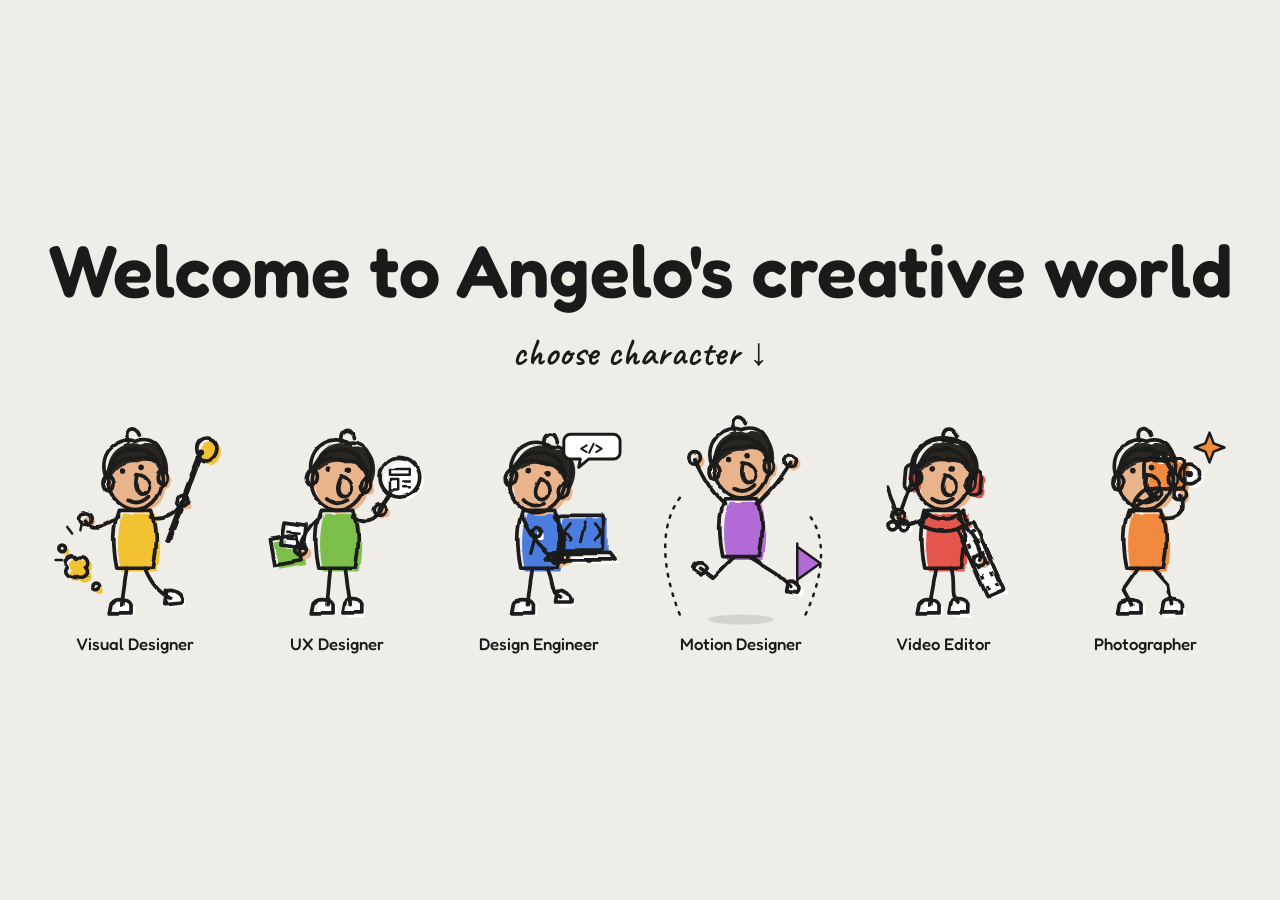
==== index.html @ a973f0e4 "Build creative-world landing page with six selectable characters Co-Authored-By: Claude Sonnet 5.5 <" ====
<!doctype html>
<html lang="en">
<head>
  <meta charset="utf-8">
  <meta name="viewport" content="width=device-width, initial-scale=1">
  <title>Angelo's Creative World</title>
  <meta name="description" content="Portfolio of Angelo: visual design, UX, design engineering, motion, video and photography.">
  <meta name="color-scheme" content="light">
  <link rel="preconnect" href="https://fonts.googleapis.com">
  <link rel="preconnect" href="https://fonts.gstatic.com" crossorigin>
  <link href="https://fonts.googleapis.com/css2?family=Caveat:wght@600&family=DM+Sans:wght@400;500&family=Fredoka:wght@500;600&display=swap" rel="stylesheet">
  <link rel="stylesheet" href="styles.css">
</head>
<body>

<!-- Shared drawing defs: hand-drawn wobble + the Angelo head. -->
<svg class="defs" width="0" height="0" aria-hidden="true" focusable="false">
  <defs>
    <filter id="wobble" x="-5%" y="-5%" width="110%" height="110%">
      <feTurbulence type="fractalNoise" baseFrequency="0.035" numOctaves="2" seed="4" result="n"/>
      <feDisplacementMap in="SourceGraphic" in2="n" scale="4.5" xChannelSelector="R" yChannelSelector="G"/>
    </filter>
    <filter id="wobble2" x="-5%" y="-5%" width="110%" height="110%">
      <feTurbulence type="fractalNoise" baseFrequency="0.03" numOctaves="2" seed="9" result="n"/>
      <feDisplacementMap in="SourceGraphic" in2="n" scale="5" xChannelSelector="R" yChannelSelector="G"/>
    </filter>

    <!-- Angelo's head, centred on 0,0 -->
    <g id="head">
      <ellipse class="s" cx="-33" cy="2" rx="6" ry="9"/>
      <ellipse class="s" cx="33" cy="2" rx="6" ry="9"/>
      <ellipse class="s" cx="0" cy="0" rx="33" ry="37"/>
      <path class="h" d="M-35 -6 C-42 -40 -10 -54 6 -45 C28 -52 42 -28 35 -4 C27 -24 12 -27 0 -24 C-12 -27 -27 -21 -35 -6Z"/>
      <path class="l" d="M-2 -46 C-8 -62 8 -66 12 -52"/>
      <path class="s" d="M3 -5 C17 -3 21 14 11 19 C2 21 -3 12 3 -5Z"/>
      <circle class="d" cx="-14" cy="-11" r="3.4"/>
      <circle class="d" cx="10" cy="-13" r="3.4"/>
      <path class="l" d="M-11 25 Q1 33 14 23"/>
    </g>

    <g id="torso">
      <path class="a" d="M80 100 C72 122 74 150 78 170 L122 170 C126 150 128 122 120 100 Z"/>
    </g>
    <g id="shoes">
      <path class="w" d="M72 214 C72 206 92 206 94 214 L94 224 L70 224Z"/>
      <path class="w" d="M108 214 C108 206 128 206 130 214 L130 224 L106 224Z"/>
    </g>

    <!-- 1. Visual Designer -->
    <g id="visual">
      <path class="l" d="M90 170 L84 214"/>
      <path class="l" d="M112 170 C120 190 130 200 142 206"/>
      <path class="w" d="M72 214 C72 206 92 206 94 214 L94 224 L70 224Z"/>
      <path class="w" d="M138 198 C146 194 160 202 156 212 L136 214Z"/>
      <path class="a" d="M18 168 c-8-8 4-18 12-10 c8-6 18 4 10 12 c8 8-4 16-12 10 c-8 4-18-4-10-12z"/>
      <circle class="a" cx="52" cy="192" r="4"/>
      <circle class="a" cx="12" cy="146" r="4"/>
      <use href="#torso"/>
      <path class="l" d="M80 108 C62 120 48 126 40 112"/>
      <circle class="s" cx="40" cy="110" r="7"/>
      <path class="l" d="M140 136 L180 30" stroke-width="7"/>
      <path class="l" d="M120 108 C138 112 150 102 156 90"/>
      <use href="#head" transform="translate(100 62) rotate(-6)"/>
      <circle class="s" cx="157" cy="88" r="7"/>
      <path class="a" d="M178 36 C166 16 190 4 198 20 C202 32 190 46 180 38Z"/>
    </g>

    <!-- 2. UX Designer -->
    <g id="ux">
      <path class="l" d="M92 170 L88 214"/>
      <path class="l" d="M110 170 L116 214"/>
      <use href="#shoes"/>
      <use href="#torso"/>
      <rect class="a" x="22" y="132" width="32" height="32" transform="rotate(-10 38 148)"/>
      <rect class="w" x="34" y="116" width="28" height="28" transform="rotate(8 48 130)"/>
      <path class="l" d="M40 126 L56 127 M40 134 L52 135" stroke-width="3"/>
      <path class="l" d="M80 108 C64 122 58 134 56 146"/>
      <circle class="s" cx="56" cy="148" r="7"/>
      <path class="l" d="M120 108 C136 116 146 112 152 100"/>
      <use href="#head" transform="translate(102 63) rotate(8)"/>
      <path class="l" d="M152 98 L164 80" stroke-width="6"/>
      <circle class="s" cx="152" cy="99" r="7"/>
      <circle class="w" cx="176" cy="60" r="24"/>
      <rect class="l" x="164" y="50" width="24" height="7" stroke-width="3"/>
      <rect class="l" x="164" y="62" width="10" height="14" stroke-width="3"/>
      <path class="l" d="M180 65 L188 65 M180 72 L188 72" stroke-width="3"/>
    </g>

    <!-- 3. Design Engineer -->
    <g id="engineer">
      <path class="l" d="M92 170 L86 214"/>
      <path class="l" d="M110 170 C118 186 114 200 126 206"/>
      <path class="w" d="M70 214 C70 206 90 206 92 214 L92 224 L68 224Z"/>
      <path class="w" d="M122 198 C130 196 142 204 138 212 L120 212Z"/>
      <use href="#torso"/>
      <path class="l" d="M90 152 L96 130" stroke-width="4"/>
      <circle class="w" cx="97" cy="127" r="5"/>
      <path class="w" d="M114 152 L186 152 L192 160 L108 160Z"/>
      <rect class="a" x="124" y="106" width="54" height="42" rx="4"/>
      <path class="l" d="M138 116 L130 126 L138 136 M168 116 L176 126 L168 136 M150 138 L156 114" stroke-width="3.5"/>
      <path class="l" d="M80 108 C90 130 102 148 120 156"/>
      <path class="l" d="M120 108 C130 126 132 142 128 154"/>
      <use href="#head" transform="translate(98 66) rotate(14)"/>
      <circle class="s" cx="121" cy="157" r="7"/>
      <circle class="s" cx="128" cy="155" r="7"/>
    </g>

    <!-- 4. Motion Designer -->
    <g id="motion">
      <path class="l" d="M92 170 L66 196 L50 184"/>
      <path class="l" d="M110 170 L142 190 L160 206"/>
      <path class="w" d="M42 186 C40 176 56 174 58 184 L52 192Z"/>
      <path class="w" d="M156 200 C166 198 174 208 168 214 L154 212Z"/>
      <use href="#torso"/>
      <path class="l" d="M80 106 C62 90 52 70 44 52"/>
      <path class="l" d="M120 106 C140 88 150 72 160 56"/>
      <circle class="s" cx="44" cy="50" r="7"/>
      <circle class="s" cx="160" cy="54" r="7"/>
      <use href="#head" transform="translate(100 62) rotate(-6)"/>
    </g>

    <!-- 5. Video Editor -->
    <g id="video">
      <path class="l" d="M92 170 L84 214"/>
      <path class="l" d="M110 170 C116 190 108 200 118 212"/>
      <use href="#shoes"/>
      <use href="#torso"/>
      <g transform="rotate(-24 127 118)">
        <rect class="w" x="116" y="118" width="22" height="90" rx="2"/>
        <path class="d" d="M119 126h4v5h-4zM119 140h4v5h-4zM119 154h4v5h-4zM119 168h4v5h-4zM119 182h4v5h-4zM119 196h4v5h-4zM131 126h4v5h-4zM131 140h4v5h-4zM131 154h4v5h-4zM131 168h4v5h-4zM131 182h4v5h-4zM131 196h4v5h-4z"/>
      </g>
      <path class="a" d="M76 100 C90 114 112 114 126 100 L130 116 C112 128 90 128 72 116Z"/>
      <path class="l" d="M120 110 C136 130 150 150 144 160"/>
      <path class="l" d="M80 108 C62 120 52 120 46 108"/>
      <circle class="s" cx="144" cy="160" r="7"/>
      <circle class="s" cx="46" cy="106" r="7"/>
      <path class="l" d="M44 104 L33 72 M48 104 L60 70"/>
      <circle class="w" cx="39" cy="118" r="5.5"/>
      <circle class="w" cx="53" cy="118" r="5.5"/>
      <g transform="translate(100 62) rotate(5)">
        <use href="#head"/>
        <path class="l" d="M-38 -4 C-46 -64 46 -64 38 -4" stroke-width="6"/>
        <rect class="a" x="-46" y="-14" width="15" height="30" rx="7"/>
        <rect class="a" x="31" y="-14" width="15" height="30" rx="7"/>
      </g>
    </g>

    <!-- 6. Photographer -->
    <g id="photo">
      <path class="l" d="M92 170 L74 196 L84 214"/>
      <path class="l" d="M110 170 L128 190 L132 214"/>
      <path class="w" d="M70 214 C70 206 92 206 94 214 L94 224 L68 224Z"/>
      <path class="w" d="M122 214 C122 206 142 206 144 214 L144 224 L120 224Z"/>
      <use href="#torso"/>
      <path class="l" d="M80 108 C80 96 100 90 112 82"/>
      <use href="#head" transform="translate(100 62) rotate(-4)"/>
      <path class="l" d="M102 74 C88 82 84 94 86 102"/>
      <path class="l" d="M120 108 C146 112 150 94 142 82"/>
      <rect class="a" x="100" y="38" width="48" height="36" rx="6"/>
      <rect class="w" x="110" y="31" width="14" height="9" rx="2"/>
      <circle class="w" cx="154" cy="56" r="12"/>
      <circle class="d" cx="154" cy="56" r="4"/>
      <circle class="s" cx="113" cy="80" r="7"/>
      <circle class="s" cx="142" cy="80" r="7"/>
    </g>
  </defs>
</svg>

<main>
  <section id="home" class="home">
    <h1>Welcome to Angelo's creative world</h1>
    <p class="choose">choose character <span class="arrow" aria-hidden="true">↓</span></p>

    <ul class="cast" role="list">
      <li style="--i:0;--accent:var(--yellow)">
        <button class="char" type="button" data-role="visual" aria-label="Visual Designer">
          <svg viewBox="-10 -8 220 250" aria-hidden="true">
            <g class="fillL" filter="url(#wobble2)" transform="translate(5 4)"><use href="#visual"/></g>
            <g class="inkL" filter="url(#wobble)"><use href="#visual"/></g>
            <g class="ex ex-splash" fill="none" stroke="#1a1a1a" stroke-width="3" stroke-linecap="round"><path d="M24 128 l-6 -8 M34 124 l2 -10 M12 160 l-8 0"/></g>
          </svg>
          <span class="label">Visual Designer</span>
        </button>
      </li>
      <li style="--i:1;--accent:var(--green)">
        <button class="char" type="button" data-role="ux" aria-label="UX Designer">
          <svg viewBox="-10 -8 220 250" aria-hidden="true">
            <g class="fillL" filter="url(#wobble2)" transform="translate(5 4)"><use href="#ux"/></g>
            <g class="inkL" filter="url(#wobble)"><use href="#ux"/></g>
          </svg>
          <span class="label">UX Designer</span>
        </button>
      </li>
      <li style="--i:2;--accent:var(--blue)">
        <button class="char" type="button" data-role="engineer" aria-label="Design Engineer">
          <svg viewBox="-10 -8 220 250" aria-hidden="true">
            <g class="fillL" filter="url(#wobble2)" transform="translate(5 4)"><use href="#engineer"/></g>
            <g class="inkL" filter="url(#wobble)"><use href="#engineer"/></g>
            <g class="ex ex-code">
              <path d="M138 8 h52 a8 8 0 0 1 8 8 v14 a8 8 0 0 1 -8 8 h-30 l-12 10 l2 -10 h-12 a8 8 0 0 1 -8 -8 v-14 a8 8 0 0 1 8 -8z" fill="#fff" stroke="#1a1a1a" stroke-width="3.5" stroke-linejoin="round"/>
              <text x="164" y="31" text-anchor="middle" font-family="Fredoka, sans-serif" font-weight="600" font-size="17" fill="#1a1a1a">&lt;/&gt;</text>
            </g>
          </svg>
          <span class="label">Design Engineer</span>
        </button>
      </li>
      <li style="--i:3;--accent:var(--violet)">
        <button class="char" type="button" data-role="motion" aria-label="Motion Designer">
          <svg viewBox="-10 -8 220 250" aria-hidden="true">
            <ellipse cx="100" cy="232" rx="40" ry="6" fill="#1a1a1a" opacity=".12"/>
            <g class="ex ex-arc" fill="none" stroke="#1a1a1a" stroke-width="3" stroke-linecap="round" stroke-dasharray="3 9"><path d="M26 226 C0 160 4 110 30 80"/><path d="M178 226 C204 170 200 130 184 108"/></g>
            <g class="char-body" transform="translate(0 -14)">
              <g class="fillL" filter="url(#wobble2)" transform="translate(5 4)"><use href="#motion"/></g>
              <g class="inkL" filter="url(#wobble)"><use href="#motion"/></g>
            </g>
            <g class="ex ex-play">
              <path d="M168 140 L168 190" stroke="#1a1a1a" stroke-width="3" stroke-linecap="round"/>
              <path d="M168 144 L196 164 L168 184Z" fill="var(--accent)" stroke="#1a1a1a" stroke-width="3" stroke-linejoin="round"/>
            </g>
          </svg>
          <span class="label">Motion Designer</span>
        </button>
      </li>
      <li style="--i:4;--accent:var(--red)">
        <button class="char" type="button" data-role="video" aria-label="Video Editor">
          <svg viewBox="-10 -8 220 250" aria-hidden="true">
            <g class="fillL" filter="url(#wobble2)" transform="translate(5 4)"><use href="#video"/></g>
            <g class="inkL" filter="url(#wobble)"><use href="#video"/></g>
          </svg>
          <span class="label">Video Editor</span>
        </button>
      </li>
      <li style="--i:5;--accent:var(--orange)">
        <button class="char" type="button" data-role="photo" aria-label="Photographer">
          <svg viewBox="-10 -8 220 250" aria-hidden="true">
            <g class="fillL" filter="url(#wobble2)" transform="translate(5 4)"><use href="#photo"/></g>
            <g class="inkL" filter="url(#wobble)"><use href="#photo"/></g>
            <g class="ex ex-flash">
              <path d="M178 6 l5 13 l13 5 l-13 5 l-5 13 l-5 -13 l-13 -5 l13 -5z" fill="var(--accent)" stroke="#1a1a1a" stroke-width="3" stroke-linejoin="round"/>
            </g>
          </svg>
          <span class="label">Photographer</span>
        </button>
      </li>
    </ul>
  </section>

  <section id="detail" class="detail" hidden aria-labelledby="detail-title">
    <div class="stage" id="detail-stage"></div>
    <h2 id="detail-title" tabindex="-1"></h2>
    <p class="soon">work coming soon</p>
    <a class="back" href="#" id="back">← back to all characters</a>
  </section>
</main>

<script src="script.js"></script>
</body>
</html>
---- styles.css ----
:root {
  --paper: #efede8;
  --ink: #1a1a1a;
  --yellow: #f2c230;
  --green: #7dbf4b;
  --red: #e4554b;
  --blue: #4c7be0;
  --orange: #f28a3c;
  --violet: #b26bd6;
  --skin: #e9b48b;
  --hair: #2a2522;
  color-scheme: light;
}

* { box-sizing: border-box; }

html { background: var(--paper); }

body {
  margin: 0;
  min-height: 100vh;
  background: var(--paper);
  color: var(--ink);
  font-family: "DM Sans", system-ui, sans-serif;
  overflow-x: hidden;
}

.defs { position: absolute; width: 0; height: 0; overflow: hidden; }

main { min-height: 100vh; display: grid; place-items: center; padding: 48px 16px; }

.home, .detail { width: 100%; max-width: 1200px; text-align: center; }

h1 {
  margin: 0;
  font-family: "Fredoka", system-ui, sans-serif;
  font-weight: 600;
  font-size: clamp(2.2rem, 6vw, 4.6rem);
  line-height: 1.05;
  text-wrap: balance;
}

.choose {
  margin: 20px 0 36px;
  font-family: "Caveat", cursive;
  font-weight: 600;
  font-size: clamp(1.7rem, 3.5vw, 2.4rem);
}
.arrow { display: inline-block; animation: nudge 1.6s ease-in-out infinite; }

/* ---------- drawing colour layers ---------- */
svg g.fillL, svg g.inkL { stroke-linecap: round; stroke-linejoin: round; stroke-width: 4.5; }
.fillL { --c-s: var(--skin); --c-a: var(--accent); --c-w: #fff; --c-h: var(--hair); --c-d: none; --ln: none; }
.inkL  { --c-s: none; --c-a: none; --c-w: none; --c-h: none; --c-d: var(--ink); --ln: var(--ink); }
.s { fill: var(--c-s); }
.a { fill: var(--c-a); }
.w { fill: var(--c-w); }
.h { fill: var(--c-h); }
.d { fill: var(--c-d); stroke: none; }
.l { fill: none; }
.s, .a, .w, .h, .l { stroke: var(--ln); }

/* ---------- cast grid ---------- */
.cast {
  list-style: none;
  margin: 0;
  padding: 0;
  display: grid;
  grid-template-columns: repeat(2, 1fr);
  gap: 20px 8px;
}
@media (min-width: 600px)  { .cast { grid-template-columns: repeat(3, 1fr); } }
@media (min-width: 1000px) { .cast { grid-template-columns: repeat(6, 1fr); gap: 12px; } }

.cast li { animation: pop 0.6s cubic-bezier(.3,1.6,.5,1) both; animation-delay: calc(var(--i) * 90ms + 100ms); }

.char {
  all: unset;
  box-sizing: border-box;
  width: 100%;
  display: flex;
  flex-direction: column;
  align-items: center;
  gap: 6px;
  cursor: pointer;
  padding: 8px 4px 12px;
  border-radius: 20px;
}
.char:focus-visible { outline: 3px dashed var(--ink); outline-offset: 2px; }

.char svg { width: 100%; max-width: 190px; height: auto; overflow: visible; transform-origin: 50% 90%; animation: bob 3.2s ease-in-out infinite; animation-delay: calc(var(--i) * -0.55s); }

.label {
  font-family: "Fredoka", system-ui, sans-serif;
  font-weight: 500;
  font-size: 1.05rem;
  background: linear-gradient(var(--accent), var(--accent)) no-repeat 0 100% / 0 6px;
  padding-bottom: 3px;
  transition: background-size 0.25s;
}

.char:hover .label, .char:focus-visible .label { background-size: 100% 6px; }
.char:hover svg, .char:focus-visible svg { animation: wiggle 0.7s ease-in-out infinite; }
.char.squash svg { animation: squash 0.45s ease-out forwards; }

/* props */
.ex-flash { transform-box: fill-box; transform-origin: center; }
.ex-code { transform-box: fill-box; transform-origin: 20% 90%; }
.ex-play { transform-box: fill-box; transform-origin: center; }
.char:hover .ex-flash, .char:focus-visible .ex-flash { animation: flash 0.5s ease-in-out infinite; }
.char:hover .ex-code, .char:focus-visible .ex-code { animation: pulse 0.6s ease-in-out infinite; }
.char:hover .ex-play, .char:focus-visible .ex-play { animation: slide 0.8s ease-in-out infinite alternate; }
.char:hover .ex-arc path, .char:focus-visible .ex-arc path { animation: march 0.6s linear infinite; }
.char:hover .ex-splash, .char:focus-visible .ex-splash { animation: pulse 0.5s ease-in-out infinite; }
.char-body { transform-box: fill-box; }
.ex-flash { animation: flash 2.4s ease-in-out infinite; }

/* ---------- detail view ---------- */
.detail { --accent: var(--yellow); }
.detail .stage svg { width: min(78vw, 340px); height: auto; overflow: visible; animation: bob 3.2s ease-in-out infinite; }
.detail h2 {
  margin: 8px 0 0;
  font-family: "Fredoka", system-ui, sans-serif;
  font-weight: 600;
  font-size: clamp(2rem, 5vw, 3.4rem);
  background: linear-gradient(var(--accent), var(--accent)) no-repeat 50% 92% / min(100%, 9ch) 12px;
  display: inline-block;
}
.detail h2:focus { outline: none; }
.soon { font-family: "Caveat", cursive; font-weight: 600; font-size: 2rem; margin: 12px 0 28px; }
.back {
  display: inline-block;
  color: var(--ink);
  font-weight: 500;
  padding: 10px 20px;
  border: 3px solid var(--ink);
  border-radius: 999px;
  text-decoration: none;
  transition: background 0.2s, transform 0.2s;
}
.back:hover, .back:focus-visible { background: var(--accent); transform: rotate(-2deg); }
.back:focus-visible { outline: 3px dashed var(--ink); outline-offset: 3px; }
.detail:not([hidden]) { animation: pop 0.5s cubic-bezier(.3,1.6,.5,1) both; }

/* ---------- motion ---------- */
@keyframes pop { from { opacity: 0; transform: translateY(24px) scale(0.85); } to { opacity: 1; transform: none; } }
@keyframes bob { 0%, 100% { transform: translateY(0) rotate(-1deg); } 50% { transform: translateY(-6px) rotate(1deg); } }
@keyframes wiggle { 0%, 100% { transform: rotate(0); } 25% { transform: rotate(-5deg) scale(1.05); } 75% { transform: rotate(5deg) scale(1.05); } }
@keyframes squash { 0% { transform: scale(1); } 40% { transform: scale(1.18, 0.82); } 100% { transform: scale(0.9, 1.2) translateY(-12px); opacity: 0; } }
@keyframes nudge { 0%, 100% { transform: translateY(0); } 50% { transform: translateY(5px); } }
@keyframes flash { 0%, 100% { transform: scale(1) rotate(0); } 50% { transform: scale(1.3) rotate(20deg); } }
@keyframes pulse { 0%, 100% { transform: scale(1); } 50% { transform: scale(1.12); } }
@keyframes slide { to { transform: translateX(-30px); } }
@keyframes march { to { stroke-dashoffset: -24; } }

@media (prefers-reduced-motion: reduce) {
  *, *::before, *::after { animation: none !important; transition: none !important; }
  .cast li, .detail:not([hidden]) { animation: fade 0.3s ease both !important; }
}
@keyframes fade { from { opacity: 0; } to { opacity: 1; } }
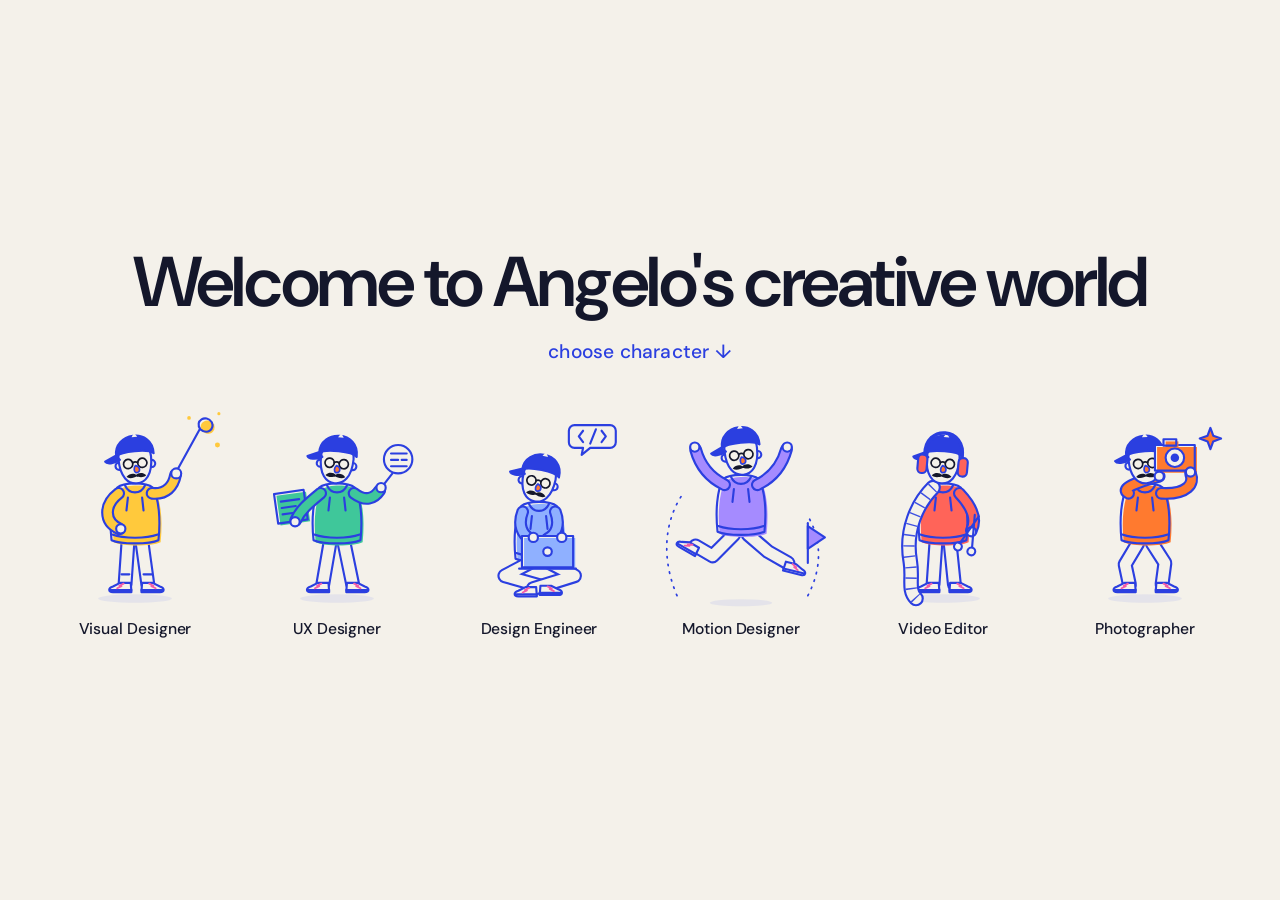
==== commit 4c47a01a: "Redraw characters in refined minimal monoline style Co-Authored-By: Claude Sonnet 5.5 <noreply@anthr" ====
--- a/index.html
+++ b/index.html
@@ -8,163 +8,18 @@
   <meta name="color-scheme" content="light">
   <link rel="preconnect" href="https://fonts.googleapis.com">
   <link rel="preconnect" href="https://fonts.gstatic.com" crossorigin>
-  <link href="https://fonts.googleapis.com/css2?family=Caveat:wght@600&family=DM+Sans:wght@400;500&family=Fredoka:wght@500;600&display=swap" rel="stylesheet">
+  <link href="https://fonts.googleapis.com/css2?family=DM+Sans:opsz,wght@9..40,400;9..40,500;9..40,600&display=swap" rel="stylesheet">
   <link rel="stylesheet" href="styles.css">
 </head>
 <body>
 
-<!-- Shared drawing defs: hand-drawn wobble + the Angelo head. -->
-<svg class="defs" width="0" height="0" aria-hidden="true" focusable="false">
-  <defs>
-    <filter id="wobble" x="-5%" y="-5%" width="110%" height="110%">
-      <feTurbulence type="fractalNoise" baseFrequency="0.035" numOctaves="2" seed="4" result="n"/>
-      <feDisplacementMap in="SourceGraphic" in2="n" scale="4.5" xChannelSelector="R" yChannelSelector="G"/>
-    </filter>
-    <filter id="wobble2" x="-5%" y="-5%" width="110%" height="110%">
-      <feTurbulence type="fractalNoise" baseFrequency="0.03" numOctaves="2" seed="9" result="n"/>
-      <feDisplacementMap in="SourceGraphic" in2="n" scale="5" xChannelSelector="R" yChannelSelector="G"/>
-    </filter>
-
-    <!-- Angelo's head, centred on 0,0 -->
-    <g id="head">
-      <ellipse class="s" cx="-33" cy="2" rx="6" ry="9"/>
-      <ellipse class="s" cx="33" cy="2" rx="6" ry="9"/>
-      <ellipse class="s" cx="0" cy="0" rx="33" ry="37"/>
-      <path class="h" d="M-35 -6 C-42 -40 -10 -54 6 -45 C28 -52 42 -28 35 -4 C27 -24 12 -27 0 -24 C-12 -27 -27 -21 -35 -6Z"/>
-      <path class="l" d="M-2 -46 C-8 -62 8 -66 12 -52"/>
-      <path class="s" d="M3 -5 C17 -3 21 14 11 19 C2 21 -3 12 3 -5Z"/>
-      <circle class="d" cx="-14" cy="-11" r="3.4"/>
-      <circle class="d" cx="10" cy="-13" r="3.4"/>
-      <path class="l" d="M-11 25 Q1 33 14 23"/>
-    </g>
-
-    <g id="torso">
-      <path class="a" d="M80 100 C72 122 74 150 78 170 L122 170 C126 150 128 122 120 100 Z"/>
-    </g>
-    <g id="shoes">
-      <path class="w" d="M72 214 C72 206 92 206 94 214 L94 224 L70 224Z"/>
-      <path class="w" d="M108 214 C108 206 128 206 130 214 L130 224 L106 224Z"/>
-    </g>
-
-    <!-- 1. Visual Designer -->
-    <g id="visual">
-      <path class="l" d="M90 170 L84 214"/>
-      <path class="l" d="M112 170 C120 190 130 200 142 206"/>
-      <path class="w" d="M72 214 C72 206 92 206 94 214 L94 224 L70 224Z"/>
-      <path class="w" d="M138 198 C146 194 160 202 156 212 L136 214Z"/>
-      <path class="a" d="M18 168 c-8-8 4-18 12-10 c8-6 18 4 10 12 c8 8-4 16-12 10 c-8 4-18-4-10-12z"/>
-      <circle class="a" cx="52" cy="192" r="4"/>
-      <circle class="a" cx="12" cy="146" r="4"/>
-      <use href="#torso"/>
-      <path class="l" d="M80 108 C62 120 48 126 40 112"/>
-      <circle class="s" cx="40" cy="110" r="7"/>
-      <path class="l" d="M140 136 L180 30" stroke-width="7"/>
-      <path class="l" d="M120 108 C138 112 150 102 156 90"/>
-      <use href="#head" transform="translate(100 62) rotate(-6)"/>
-      <circle class="s" cx="157" cy="88" r="7"/>
-      <path class="a" d="M178 36 C166 16 190 4 198 20 C202 32 190 46 180 38Z"/>
-    </g>
-
-    <!-- 2. UX Designer -->
-    <g id="ux">
-      <path class="l" d="M92 170 L88 214"/>
-      <path class="l" d="M110 170 L116 214"/>
-      <use href="#shoes"/>
-      <use href="#torso"/>
-      <rect class="a" x="22" y="132" width="32" height="32" transform="rotate(-10 38 148)"/>
-      <rect class="w" x="34" y="116" width="28" height="28" transform="rotate(8 48 130)"/>
-      <path class="l" d="M40 126 L56 127 M40 134 L52 135" stroke-width="3"/>
-      <path class="l" d="M80 108 C64 122 58 134 56 146"/>
-      <circle class="s" cx="56" cy="148" r="7"/>
-      <path class="l" d="M120 108 C136 116 146 112 152 100"/>
-      <use href="#head" transform="translate(102 63) rotate(8)"/>
-      <path class="l" d="M152 98 L164 80" stroke-width="6"/>
-      <circle class="s" cx="152" cy="99" r="7"/>
-      <circle class="w" cx="176" cy="60" r="24"/>
-      <rect class="l" x="164" y="50" width="24" height="7" stroke-width="3"/>
-      <rect class="l" x="164" y="62" width="10" height="14" stroke-width="3"/>
-      <path class="l" d="M180 65 L188 65 M180 72 L188 72" stroke-width="3"/>
-    </g>
-
-    <!-- 3. Design Engineer -->
-    <g id="engineer">
-      <path class="l" d="M92 170 L86 214"/>
-      <path class="l" d="M110 170 C118 186 114 200 126 206"/>
-      <path class="w" d="M70 214 C70 206 90 206 92 214 L92 224 L68 224Z"/>
-      <path class="w" d="M122 198 C130 196 142 204 138 212 L120 212Z"/>
-      <use href="#torso"/>
-      <path class="l" d="M90 152 L96 130" stroke-width="4"/>
-      <circle class="w" cx="97" cy="127" r="5"/>
-      <path class="w" d="M114 152 L186 152 L192 160 L108 160Z"/>
-      <rect class="a" x="124" y="106" width="54" height="42" rx="4"/>
-      <path class="l" d="M138 116 L130 126 L138 136 M168 116 L176 126 L168 136 M150 138 L156 114" stroke-width="3.5"/>
-      <path class="l" d="M80 108 C90 130 102 148 120 156"/>
-      <path class="l" d="M120 108 C130 126 132 142 128 154"/>
-      <use href="#head" transform="translate(98 66) rotate(14)"/>
-      <circle class="s" cx="121" cy="157" r="7"/>
-      <circle class="s" cx="128" cy="155" r="7"/>
-    </g>
-
-    <!-- 4. Motion Designer -->
-    <g id="motion">
-      <path class="l" d="M92 170 L66 196 L50 184"/>
-      <path class="l" d="M110 170 L142 190 L160 206"/>
-      <path class="w" d="M42 186 C40 176 56 174 58 184 L52 192Z"/>
-      <path class="w" d="M156 200 C166 198 174 208 168 214 L154 212Z"/>
-      <use href="#torso"/>
-      <path class="l" d="M80 106 C62 90 52 70 44 52"/>
-      <path class="l" d="M120 106 C140 88 150 72 160 56"/>
-      <circle class="s" cx="44" cy="50" r="7"/>
-      <circle class="s" cx="160" cy="54" r="7"/>
-      <use href="#head" transform="translate(100 62) rotate(-6)"/>
-    </g>
-
-    <!-- 5. Video Editor -->
-    <g id="video">
-      <path class="l" d="M92 170 L84 214"/>
-      <path class="l" d="M110 170 C116 190 108 200 118 212"/>
-      <use href="#shoes"/>
-      <use href="#torso"/>
-      <g transform="rotate(-24 127 118)">
-        <rect class="w" x="116" y="118" width="22" height="90" rx="2"/>
-        <path class="d" d="M119 126h4v5h-4zM119 140h4v5h-4zM119 154h4v5h-4zM119 168h4v5h-4zM119 182h4v5h-4zM119 196h4v5h-4zM131 126h4v5h-4zM131 140h4v5h-4zM131 154h4v5h-4zM131 168h4v5h-4zM131 182h4v5h-4zM131 196h4v5h-4z"/>
-      </g>
-      <path class="a" d="M76 100 C90 114 112 114 126 100 L130 116 C112 128 90 128 72 116Z"/>
-      <path class="l" d="M120 110 C136 130 150 150 144 160"/>
-      <path class="l" d="M80 108 C62 120 52 120 46 108"/>
-      <circle class="s" cx="144" cy="160" r="7"/>
-      <circle class="s" cx="46" cy="106" r="7"/>
-      <path class="l" d="M44 104 L33 72 M48 104 L60 70"/>
-      <circle class="w" cx="39" cy="118" r="5.5"/>
-      <circle class="w" cx="53" cy="118" r="5.5"/>
-      <g transform="translate(100 62) rotate(5)">
-        <use href="#head"/>
-        <path class="l" d="M-38 -4 C-46 -64 46 -64 38 -4" stroke-width="6"/>
-        <rect class="a" x="-46" y="-14" width="15" height="30" rx="7"/>
-        <rect class="a" x="31" y="-14" width="15" height="30" rx="7"/>
-      </g>
-    </g>
-
-    <!-- 6. Photographer -->
-    <g id="photo">
-      <path class="l" d="M92 170 L74 196 L84 214"/>
-      <path class="l" d="M110 170 L128 190 L132 214"/>
-      <path class="w" d="M70 214 C70 206 92 206 94 214 L94 224 L68 224Z"/>
-      <path class="w" d="M122 214 C122 206 142 206 144 214 L144 224 L120 224Z"/>
-      <use href="#torso"/>
-      <path class="l" d="M80 108 C80 96 100 90 112 82"/>
-      <use href="#head" transform="translate(100 62) rotate(-4)"/>
-      <path class="l" d="M102 74 C88 82 84 94 86 102"/>
-      <path class="l" d="M120 108 C146 112 150 94 142 82"/>
-      <rect class="a" x="100" y="38" width="48" height="36" rx="6"/>
-      <rect class="w" x="110" y="31" width="14" height="9" rx="2"/>
-      <circle class="w" cx="154" cy="56" r="12"/>
-      <circle class="d" cx="154" cy="56" r="4"/>
-      <circle class="s" cx="113" cy="80" r="7"/>
-      <circle class="s" cx="142" cy="80" r="7"/>
-    </g>
-  </defs>
-</svg>
+<!--
+  Characters: monoline cobalt outline, one flat accent fill nudged 3px off-register,
+  paper-white negative space for clothes, tiny face (cap, round glasses, moustache).
+  Style reference: the supplied marker illustration of a seated figure (blue line, orange
+  hoodie, pink laces). Per-role pose/prop references: editorial single-line figure drawing,
+  camera / laptop / film-strip line icons, kept to one prop per role.
+-->
 
 <main>
   <section id="home" class="home">
@@ -174,71 +29,37 @@
     <ul class="cast" role="list">
       <li style="--i:0;--accent:var(--yellow)">
         <button class="char" type="button" data-role="visual" aria-label="Visual Designer">
-          <svg viewBox="-10 -8 220 250" aria-hidden="true">
-            <g class="fillL" filter="url(#wobble2)" transform="translate(5 4)"><use href="#visual"/></g>
-            <g class="inkL" filter="url(#wobble)"><use href="#visual"/></g>
-            <g class="ex ex-splash" fill="none" stroke="#1a1a1a" stroke-width="3" stroke-linecap="round"><path d="M24 128 l-6 -8 M34 124 l2 -10 M12 160 l-8 0"/></g>
-          </svg>
+          <svg viewBox="-8 -12 256 288" aria-hidden="true"><ellipse class="shadow" cx="120" cy="256" rx="52" ry="6"/><path class="tbo" stroke-width="21" d="M110 178 L106 236"/><path class="tb-pp" stroke-width="15" d="M110 178 L106 236"/><path class="tbo" stroke-width="21" d="M130 178 L138 236"/><path class="tb-pp" stroke-width="15" d="M130 178 L138 236"/><path class="ln" stroke-width="2.4" d="M101 222 L112 222 M132 222 L144 222"/><g transform="translate(106 238)"><path class="pp" d="M-7 -4 L8 -4 L9 9 L-17 9 C-24 9 -24 3 -17 1 Z"/><path class="ln" d="M-21 6 L9 6"/><path class="lace" d="M-8 0 l6 -3 M-11 3.5 l6 -3"/></g><g transform="translate(138 238) scale(-1 1)"><path class="pp" d="M-7 -4 L8 -4 L9 9 L-17 9 C-24 9 -24 3 -17 1 Z"/><path class="ln" d="M-21 6 L9 6"/><path class="lace" d="M-8 0 l6 -3 M-11 3.5 l6 -3"/></g><g class="torso"><path class="occ" d="M95 100 C86 116 84 146 87 174 C100 180 140 180 153 174 C156 146 154 116 145 100 C136 92 104 92 95 100Z"/><path class="ac" d="M95 100 C86 116 84 146 87 174 C100 180 140 180 153 174 C156 146 154 116 145 100 C136 92 104 92 95 100Z" transform="translate(3 3)"/><path class="ln" d="M95 100 C86 116 84 146 87 174 C100 180 140 180 153 174 C156 146 154 116 145 100 C136 92 104 92 95 100Z"/><path class="ln" d="M106 97 C112 110 128 110 134 97"/><path class="ln" stroke-width="2.4" d="M110 114 L108 132 M130 114 L132 132"/><path class="ln" stroke-width="2.4" d="M88 166 C104 172 136 172 152 166"/></g><path class="tbo" stroke-width="18" d="M97 108 C76 124 76 148 98 158"/><path class="tb-ac" stroke-width="12" d="M97 108 C76 124 76 148 98 158"/><circle class="pp" cx="100" cy="158" r="6.5"/><g transform="translate(120 62) rotate(-5)"><circle class="pp" cx="-23" cy="6" r="5"/><circle class="pp" cx="23" cy="6" r="5"/><path class="pp" d="M-23 -4 C-23 22 -12 32 0 32 C12 32 23 22 23 -4 C23 -32 -23 -32 -23 -4Z"/><path class="cap" d="M-26 -8 C-28 -42 28 -46 27 -8 C20 -15 -18 -15 -26 -8Z"/><path class="cap" d="M-27 -9 L-42 -2 C-40 2 -30 2 -21 -3Z"/><path class="logo" d="M-2 -33 l4 -6 l4 6z"/><circle class="gl" cx="-10" cy="4" r="6.5"/><circle class="gl" cx="10" cy="4" r="6.5"/><path class="thin" d="M-3.5 3 Q0 0.5 3.5 3"/><path class="nose" d="M0 7 C7 9 7 17 0 17 C-3 16 -3 10 0 7Z"/><path class="stache" d="M-14 22 C-9 16 -2 18 0 20 C2 18 9 16 14 22 C9 26 2 23 0 22.5 C-2 23 -9 26 -14 22Z"/></g><path class="ln" stroke-width="3.4" d="M168 96 L212 16"/><path class="tbo" stroke-width="18" d="M144 108 C164 110 174 98 177 82"/><path class="tb-ac" stroke-width="12" d="M144 108 C164 110 174 98 177 82"/><circle class="pp" cx="178" cy="80" r="7"/><path class="occ" d="M212 18 C203 6 220 -4 228 8 C232 18 222 26 212 18Z"/><path class="ac" d="M212 18 C203 6 220 -4 228 8 C232 18 222 26 212 18Z" transform="translate(3 3)"/><path class="ln" d="M212 18 C203 6 220 -4 228 8 C232 18 222 26 212 18Z"/><g class="ex ex-splash"><circle class="ac" cx="236" cy="40" r="3.5"/><circle class="ac" cx="196" cy="2" r="2.6"/><circle class="ac" cx="238" cy="-4" r="2.2"/></g></svg>
           <span class="label">Visual Designer</span>
         </button>
       </li>
       <li style="--i:1;--accent:var(--green)">
         <button class="char" type="button" data-role="ux" aria-label="UX Designer">
-          <svg viewBox="-10 -8 220 250" aria-hidden="true">
-            <g class="fillL" filter="url(#wobble2)" transform="translate(5 4)"><use href="#ux"/></g>
-            <g class="inkL" filter="url(#wobble)"><use href="#ux"/></g>
-          </svg>
+          <svg viewBox="-8 -12 256 288" aria-hidden="true"><ellipse class="shadow" cx="120" cy="256" rx="52" ry="6"/><path class="tbo" stroke-width="21" d="M110 178 L100 236"/><path class="tb-pp" stroke-width="15" d="M110 178 L100 236"/><path class="tbo" stroke-width="21" d="M130 178 L142 236"/><path class="tb-pp" stroke-width="15" d="M130 178 L142 236"/><g transform="translate(100 238)"><path class="pp" d="M-7 -4 L8 -4 L9 9 L-17 9 C-24 9 -24 3 -17 1 Z"/><path class="ln" d="M-21 6 L9 6"/><path class="lace" d="M-8 0 l6 -3 M-11 3.5 l6 -3"/></g><g transform="translate(142 238) scale(-1 1)"><path class="pp" d="M-7 -4 L8 -4 L9 9 L-17 9 C-24 9 -24 3 -17 1 Z"/><path class="ln" d="M-21 6 L9 6"/><path class="lace" d="M-8 0 l6 -3 M-11 3.5 l6 -3"/></g><g class="torso"><path class="occ" d="M95 100 C86 116 84 146 87 174 C100 180 140 180 153 174 C156 146 154 116 145 100 C136 92 104 92 95 100Z"/><path class="ac" d="M95 100 C86 116 84 146 87 174 C100 180 140 180 153 174 C156 146 154 116 145 100 C136 92 104 92 95 100Z" transform="translate(3 3)"/><path class="ln" d="M95 100 C86 116 84 146 87 174 C100 180 140 180 153 174 C156 146 154 116 145 100 C136 92 104 92 95 100Z"/><path class="ln" d="M106 97 C112 110 128 110 134 97"/><path class="ln" stroke-width="2.4" d="M110 114 L108 132 M130 114 L132 132"/><path class="ln" stroke-width="2.4" d="M88 166 C104 172 136 172 152 166"/></g><g transform="rotate(-8 54 126)"><path class="occ" d="M34 106 H76 V148 H34Z"/><path class="ac" d="M34 106 H76 V148 H34Z" transform="translate(3 3)"/><path class="ln" d="M34 106 H76 V148 H34Z"/><path class="ln" stroke-width="2.4" d="M42 118 H68 M42 127 H62 M42 136 H56"/></g><path class="tbo" stroke-width="18" d="M97 108 C80 122 68 132 62 146"/><path class="tb-ac" stroke-width="12" d="M97 108 C80 122 68 132 62 146"/><circle class="pp" cx="61" cy="148" r="6.5"/><g transform="translate(120 62) rotate(6)"><circle class="pp" cx="-23" cy="6" r="5"/><circle class="pp" cx="23" cy="6" r="5"/><path class="pp" d="M-23 -4 C-23 22 -12 32 0 32 C12 32 23 22 23 -4 C23 -32 -23 -32 -23 -4Z"/><path class="cap" d="M-26 -8 C-28 -42 28 -46 27 -8 C20 -15 -18 -15 -26 -8Z"/><path class="cap" d="M-27 -9 L-42 -2 C-40 2 -30 2 -21 -3Z"/><path class="logo" d="M-2 -33 l4 -6 l4 6z"/><circle class="gl" cx="-10" cy="4" r="6.5"/><circle class="gl" cx="10" cy="4" r="6.5"/><path class="thin" d="M-3.5 3 Q0 0.5 3.5 3"/><path class="nose" d="M0 7 C7 9 7 17 0 17 C-3 16 -3 10 0 7Z"/><path class="stache" d="M-14 22 C-9 16 -2 18 0 20 C2 18 9 16 14 22 C9 26 2 23 0 22.5 C-2 23 -9 26 -14 22Z"/></g><path class="ln" stroke-width="3.4" d="M184 98 L198 80"/><path class="tbo" stroke-width="18" d="M144 108 C160 120 172 116 180 104"/><path class="tb-ac" stroke-width="12" d="M144 108 C160 120 172 116 180 104"/><circle class="pp" cx="182" cy="100" r="6.5"/><path class="pp" d="M226 60 A20 20 0 1 1 186 60 A20 20 0 1 1 226 60Z"/><path class="ln" stroke-width="2.2" d="M196 52 H218 M196 61 H206 M211 61 H218 M196 70 H218"/></svg>
           <span class="label">UX Designer</span>
         </button>
       </li>
       <li style="--i:2;--accent:var(--blue)">
         <button class="char" type="button" data-role="engineer" aria-label="Design Engineer">
-          <svg viewBox="-10 -8 220 250" aria-hidden="true">
-            <g class="fillL" filter="url(#wobble2)" transform="translate(5 4)"><use href="#engineer"/></g>
-            <g class="inkL" filter="url(#wobble)"><use href="#engineer"/></g>
-            <g class="ex ex-code">
-              <path d="M138 8 h52 a8 8 0 0 1 8 8 v14 a8 8 0 0 1 -8 8 h-30 l-12 10 l2 -10 h-12 a8 8 0 0 1 -8 -8 v-14 a8 8 0 0 1 8 -8z" fill="#fff" stroke="#1a1a1a" stroke-width="3.5" stroke-linejoin="round"/>
-              <text x="164" y="31" text-anchor="middle" font-family="Fredoka, sans-serif" font-weight="600" font-size="17" fill="#1a1a1a">&lt;/&gt;</text>
-            </g>
-          </svg>
+          <svg viewBox="-8 -12 256 288" aria-hidden="true"><g transform="translate(0 26)"><g class="torso"><path class="occ" d="M95 100 C86 116 84 146 87 174 C100 180 140 180 153 174 C156 146 154 116 145 100 C136 92 104 92 95 100Z"/><path class="ac" d="M95 100 C86 116 84 146 87 174 C100 180 140 180 153 174 C156 146 154 116 145 100 C136 92 104 92 95 100Z" transform="translate(3 3)"/><path class="ln" d="M95 100 C86 116 84 146 87 174 C100 180 140 180 153 174 C156 146 154 116 145 100 C136 92 104 92 95 100Z"/><path class="ln" d="M106 97 C112 110 128 110 134 97"/><path class="ln" stroke-width="2.4" d="M110 114 L108 132 M130 114 L132 132"/><path class="ln" stroke-width="2.4" d="M88 166 C104 172 136 172 152 166"/></g><path class="tbo" stroke-width="18" d="M97 108 C90 126 96 140 108 146"/><path class="tb-ac" stroke-width="12" d="M97 108 C90 126 96 140 108 146"/><path class="tbo" stroke-width="18" d="M143 108 C150 126 144 140 132 146"/><path class="tb-ac" stroke-width="12" d="M143 108 C150 126 144 140 132 146"/><g transform="translate(120 62) rotate(12)"><circle class="pp" cx="-23" cy="6" r="5"/><circle class="pp" cx="23" cy="6" r="5"/><path class="pp" d="M-23 -4 C-23 22 -12 32 0 32 C12 32 23 22 23 -4 C23 -32 -23 -32 -23 -4Z"/><path class="cap" d="M-26 -8 C-28 -42 28 -46 27 -8 C20 -15 -18 -15 -26 -8Z"/><path class="cap" d="M-27 -9 L-42 -2 C-40 2 -30 2 -21 -3Z"/><path class="logo" d="M-2 -33 l4 -6 l4 6z"/><circle class="gl" cx="-10" cy="4" r="6.5"/><circle class="gl" cx="10" cy="4" r="6.5"/><path class="thin" d="M-3.5 3 Q0 0.5 3.5 3"/><path class="nose" d="M0 7 C7 9 7 17 0 17 C-3 16 -3 10 0 7Z"/><path class="stache" d="M-14 22 C-9 16 -2 18 0 20 C2 18 9 16 14 22 C9 26 2 23 0 22.5 C-2 23 -9 26 -14 22Z"/></g></g><path class="tbo" stroke-width="21" d="M110 204 L72 224 L128 240"/><path class="tb-pp" stroke-width="15" d="M110 204 L72 224 L128 240"/><path class="tbo" stroke-width="21" d="M132 204 L170 224 L112 242"/><path class="tb-pp" stroke-width="15" d="M132 204 L170 224 L112 242"/><g transform="translate(130 242) scale(-1 1)"><path class="pp" d="M-7 -4 L8 -4 L9 9 L-17 9 C-24 9 -24 3 -17 1 Z"/><path class="ln" d="M-21 6 L9 6"/><path class="lace" d="M-8 0 l6 -3 M-11 3.5 l6 -3"/></g><g transform="translate(108 244)"><path class="pp" d="M-7 -4 L8 -4 L9 9 L-17 9 C-24 9 -24 3 -17 1 Z"/><path class="ln" d="M-21 6 L9 6"/><path class="lace" d="M-8 0 l6 -3 M-11 3.5 l6 -3"/></g><path class="occ" d="M96 168 H168 V212 H96Z"/><path class="ac" d="M96 168 H168 V212 H96Z" transform="translate(3 3)"/><path class="ln" d="M96 168 H168 V212 H96Z"/><circle class="pp" cx="132" cy="190" r="6"/><path class="ln" stroke-width="3.4" d="M92 214 H172"/><circle class="pp" cx="112" cy="170" r="6.5"/><circle class="pp" cx="152" cy="170" r="6.5"/><g class="ex ex-code"><path class="pp" d="M170 12 h50 a8 8 0 0 1 8 8 v16 a8 8 0 0 1 -8 8 h-28 l-12 10 l2 -10 h-12 a8 8 0 0 1 -8 -8 v-16 a8 8 0 0 1 8 -8z"/><path class="ln" stroke-width="2.6" d="M182 20 l-6 8 l6 8 M208 20 l6 8 l-6 8 M200 18 l-8 20"/></g></svg>
           <span class="label">Design Engineer</span>
         </button>
       </li>
       <li style="--i:3;--accent:var(--violet)">
         <button class="char" type="button" data-role="motion" aria-label="Motion Designer">
-          <svg viewBox="-10 -8 220 250" aria-hidden="true">
-            <ellipse cx="100" cy="232" rx="40" ry="6" fill="#1a1a1a" opacity=".12"/>
-            <g class="ex ex-arc" fill="none" stroke="#1a1a1a" stroke-width="3" stroke-linecap="round" stroke-dasharray="3 9"><path d="M26 226 C0 160 4 110 30 80"/><path d="M178 226 C204 170 200 130 184 108"/></g>
-            <g class="char-body" transform="translate(0 -14)">
-              <g class="fillL" filter="url(#wobble2)" transform="translate(5 4)"><use href="#motion"/></g>
-              <g class="inkL" filter="url(#wobble)"><use href="#motion"/></g>
-            </g>
-            <g class="ex ex-play">
-              <path d="M168 140 L168 190" stroke="#1a1a1a" stroke-width="3" stroke-linecap="round"/>
-              <path d="M168 144 L196 164 L168 184Z" fill="var(--accent)" stroke="#1a1a1a" stroke-width="3" stroke-linejoin="round"/>
-            </g>
-          </svg>
+          <svg viewBox="-8 -12 256 288" aria-hidden="true"><ellipse class="shadow" cx="120" cy="262" rx="44" ry="5"/><g class="ex ex-arc"><path d="M30 252 C8 200 12 150 36 112"/><path d="M214 252 C236 210 232 170 214 140"/></g><g transform="translate(0 -12)"><path class="tbo" stroke-width="21" d="M110 178 L80 208 L56 194"/><path class="tb-pp" stroke-width="15" d="M110 178 L80 208 L56 194"/><path class="tbo" stroke-width="21" d="M130 178 L158 202 L186 218"/><path class="tb-pp" stroke-width="15" d="M130 178 L158 202 L186 218"/><g transform="translate(52 196) rotate(30)"><path class="pp" d="M-7 -4 L8 -4 L9 9 L-17 9 C-24 9 -24 3 -17 1 Z"/><path class="ln" d="M-21 6 L9 6"/><path class="lace" d="M-8 0 l6 -3 M-11 3.5 l6 -3"/></g><g transform="translate(190 222) scale(-1 1) rotate(-14)"><path class="pp" d="M-7 -4 L8 -4 L9 9 L-17 9 C-24 9 -24 3 -17 1 Z"/><path class="ln" d="M-21 6 L9 6"/><path class="lace" d="M-8 0 l6 -3 M-11 3.5 l6 -3"/></g><g class="torso"><path class="occ" d="M95 100 C86 116 84 146 87 174 C100 180 140 180 153 174 C156 146 154 116 145 100 C136 92 104 92 95 100Z"/><path class="ac" d="M95 100 C86 116 84 146 87 174 C100 180 140 180 153 174 C156 146 154 116 145 100 C136 92 104 92 95 100Z" transform="translate(3 3)"/><path class="ln" d="M95 100 C86 116 84 146 87 174 C100 180 140 180 153 174 C156 146 154 116 145 100 C136 92 104 92 95 100Z"/><path class="ln" d="M106 97 C112 110 128 110 134 97"/><path class="ln" stroke-width="2.4" d="M110 114 L108 132 M130 114 L132 132"/><path class="ln" stroke-width="2.4" d="M88 166 C104 172 136 172 152 166"/></g><path class="tbo" stroke-width="18" d="M97 108 C76 98 62 80 56 58"/><path class="tb-ac" stroke-width="12" d="M97 108 C76 98 62 80 56 58"/><circle class="pp" cx="55" cy="55" r="6.5"/><path class="tbo" stroke-width="18" d="M143 108 C164 98 178 80 184 58"/><path class="tb-ac" stroke-width="12" d="M143 108 C164 98 178 80 184 58"/><circle class="pp" cx="185" cy="55" r="6.5"/><g transform="translate(120 62) rotate(-6)"><circle class="pp" cx="-23" cy="6" r="5"/><circle class="pp" cx="23" cy="6" r="5"/><path class="pp" d="M-23 -4 C-23 22 -12 32 0 32 C12 32 23 22 23 -4 C23 -32 -23 -32 -23 -4Z"/><path class="cap" d="M-26 -8 C-28 -42 28 -46 27 -8 C20 -15 -18 -15 -26 -8Z"/><path class="cap" d="M-27 -9 L-42 -2 C-40 2 -30 2 -21 -3Z"/><path class="logo" d="M-2 -33 l4 -6 l4 6z"/><circle class="gl" cx="-10" cy="4" r="6.5"/><circle class="gl" cx="10" cy="4" r="6.5"/><path class="thin" d="M-3.5 3 Q0 0.5 3.5 3"/><path class="nose" d="M0 7 C7 9 7 17 0 17 C-3 16 -3 10 0 7Z"/><path class="stache" d="M-14 22 C-9 16 -2 18 0 20 C2 18 9 16 14 22 C9 26 2 23 0 22.5 C-2 23 -9 26 -14 22Z"/></g></g><g class="ex ex-play"><path class="ln" d="M214 150 L214 206"/><path class="ac" d="M214 154 L238 170 L214 186Z"/><path class="ln" d="M214 154 L238 170 L214 186Z"/></g></svg>
           <span class="label">Motion Designer</span>
         </button>
       </li>
       <li style="--i:4;--accent:var(--red)">
         <button class="char" type="button" data-role="video" aria-label="Video Editor">
-          <svg viewBox="-10 -8 220 250" aria-hidden="true">
-            <g class="fillL" filter="url(#wobble2)" transform="translate(5 4)"><use href="#video"/></g>
-            <g class="inkL" filter="url(#wobble)"><use href="#video"/></g>
-          </svg>
+          <svg viewBox="-8 -12 256 288" aria-hidden="true"><ellipse class="shadow" cx="120" cy="256" rx="52" ry="6"/><path class="tbo" stroke-width="21" d="M110 178 L106 236"/><path class="tb-pp" stroke-width="15" d="M110 178 L106 236"/><path class="tbo" stroke-width="21" d="M130 178 L136 236"/><path class="tb-pp" stroke-width="15" d="M130 178 L136 236"/><g transform="translate(106 238)"><path class="pp" d="M-7 -4 L8 -4 L9 9 L-17 9 C-24 9 -24 3 -17 1 Z"/><path class="ln" d="M-21 6 L9 6"/><path class="lace" d="M-8 0 l6 -3 M-11 3.5 l6 -3"/></g><g transform="translate(138 238) scale(-1 1)"><path class="pp" d="M-7 -4 L8 -4 L9 9 L-17 9 C-24 9 -24 3 -17 1 Z"/><path class="ln" d="M-21 6 L9 6"/><path class="lace" d="M-8 0 l6 -3 M-11 3.5 l6 -3"/></g><g class="torso"><path class="occ" d="M95 100 C86 116 84 146 87 174 C100 180 140 180 153 174 C156 146 154 116 145 100 C136 92 104 92 95 100Z"/><path class="ac" d="M95 100 C86 116 84 146 87 174 C100 180 140 180 153 174 C156 146 154 116 145 100 C136 92 104 92 95 100Z" transform="translate(3 3)"/><path class="ln" d="M95 100 C86 116 84 146 87 174 C100 180 140 180 153 174 C156 146 154 116 145 100 C136 92 104 92 95 100Z"/><path class="ln" d="M106 97 C112 110 128 110 134 97"/><path class="ln" stroke-width="2.4" d="M110 114 L108 132 M130 114 L132 132"/><path class="ln" stroke-width="2.4" d="M88 166 C104 172 136 172 152 166"/></g><path class="tbo" stroke-width="22" d="M106 100 C84 122 66 160 74 204 C78 228 70 244 82 256"/><path class="tb-pp" stroke-width="16" d="M106 100 C84 122 66 160 74 204 C78 228 70 244 82 256"/><path class="ticks" d="M106 100 C84 122 66 160 74 204 C78 228 70 244 82 256"/><path class="tbo" stroke-width="18" d="M143 108 C160 126 168 144 160 160"/><path class="tb-ac" stroke-width="12" d="M143 108 C160 126 168 144 160 160"/><circle class="pp" cx="160" cy="162" r="6.5"/><g transform="translate(120 62) rotate(5)"><circle class="pp" cx="-23" cy="6" r="5"/><circle class="pp" cx="23" cy="6" r="5"/><path class="pp" d="M-23 -4 C-23 22 -12 32 0 32 C12 32 23 22 23 -4 C23 -32 -23 -32 -23 -4Z"/><path class="cap" d="M-26 -8 C-28 -42 28 -46 27 -8 C20 -15 -18 -15 -26 -8Z"/><path class="cap" d="M-27 -9 L-42 -2 C-40 2 -30 2 -21 -3Z"/><path class="logo" d="M-2 -33 l4 -6 l4 6z"/><circle class="gl" cx="-10" cy="4" r="6.5"/><circle class="gl" cx="10" cy="4" r="6.5"/><path class="thin" d="M-3.5 3 Q0 0.5 3.5 3"/><path class="nose" d="M0 7 C7 9 7 17 0 17 C-3 16 -3 10 0 7Z"/><path class="stache" d="M-14 22 C-9 16 -2 18 0 20 C2 18 9 16 14 22 C9 26 2 23 0 22.5 C-2 23 -9 26 -14 22Z"/><path class="band" d="M-26 -6 C-30 -50 30 -50 26 -6"/><rect class="cup" x="-35" y="-6" width="13" height="26" rx="6"/><rect class="cup" x="22" y="-6" width="13" height="26" rx="6"/></g><g transform="translate(160 160) rotate(20)"><path class="ln" d="M-3 -22 L9 22 M3 -22 L-9 22"/><circle class="pp" cx="-10" cy="28" r="5.5"/><circle class="pp" cx="10" cy="28" r="5.5"/></g></svg>
           <span class="label">Video Editor</span>
         </button>
       </li>
       <li style="--i:5;--accent:var(--orange)">
         <button class="char" type="button" data-role="photo" aria-label="Photographer">
-          <svg viewBox="-10 -8 220 250" aria-hidden="true">
-            <g class="fillL" filter="url(#wobble2)" transform="translate(5 4)"><use href="#photo"/></g>
-            <g class="inkL" filter="url(#wobble)"><use href="#photo"/></g>
-            <g class="ex ex-flash">
-              <path d="M178 6 l5 13 l13 5 l-13 5 l-5 13 l-5 -13 l-13 -5 l13 -5z" fill="var(--accent)" stroke="#1a1a1a" stroke-width="3" stroke-linejoin="round"/>
-            </g>
-          </svg>
+          <svg viewBox="-8 -12 256 288" aria-hidden="true"><ellipse class="shadow" cx="120" cy="256" rx="52" ry="6"/><path class="tbo" stroke-width="21" d="M110 178 L92 208 L98 236"/><path class="tb-pp" stroke-width="15" d="M110 178 L92 208 L98 236"/><path class="tbo" stroke-width="21" d="M130 178 L148 206 L144 236"/><path class="tb-pp" stroke-width="15" d="M130 178 L148 206 L144 236"/><g transform="translate(98 238)"><path class="pp" d="M-7 -4 L8 -4 L9 9 L-17 9 C-24 9 -24 3 -17 1 Z"/><path class="ln" d="M-21 6 L9 6"/><path class="lace" d="M-8 0 l6 -3 M-11 3.5 l6 -3"/></g><g transform="translate(144 238) scale(-1 1)"><path class="pp" d="M-7 -4 L8 -4 L9 9 L-17 9 C-24 9 -24 3 -17 1 Z"/><path class="ln" d="M-21 6 L9 6"/><path class="lace" d="M-8 0 l6 -3 M-11 3.5 l6 -3"/></g><g class="torso"><path class="occ" d="M95 100 C86 116 84 146 87 174 C100 180 140 180 153 174 C156 146 154 116 145 100 C136 92 104 92 95 100Z"/><path class="ac" d="M95 100 C86 116 84 146 87 174 C100 180 140 180 153 174 C156 146 154 116 145 100 C136 92 104 92 95 100Z" transform="translate(3 3)"/><path class="ln" d="M95 100 C86 116 84 146 87 174 C100 180 140 180 153 174 C156 146 154 116 145 100 C136 92 104 92 95 100Z"/><path class="ln" d="M106 97 C112 110 128 110 134 97"/><path class="ln" stroke-width="2.4" d="M110 114 L108 132 M130 114 L132 132"/><path class="ln" stroke-width="2.4" d="M88 166 C104 172 136 172 152 166"/></g><path class="tbo" stroke-width="18" d="M97 108 C84 102 108 92 140 84"/><path class="tb-ac" stroke-width="12" d="M97 108 C84 102 108 92 140 84"/><g transform="translate(120 62) rotate(-4)"><circle class="pp" cx="-23" cy="6" r="5"/><circle class="pp" cx="23" cy="6" r="5"/><path class="pp" d="M-23 -4 C-23 22 -12 32 0 32 C12 32 23 22 23 -4 C23 -32 -23 -32 -23 -4Z"/><path class="cap" d="M-26 -8 C-28 -42 28 -46 27 -8 C20 -15 -18 -15 -26 -8Z"/><path class="cap" d="M-27 -9 L-42 -2 C-40 2 -30 2 -21 -3Z"/><path class="logo" d="M-2 -33 l4 -6 l4 6z"/><circle class="gl" cx="-10" cy="4" r="6.5"/><circle class="gl" cx="10" cy="4" r="6.5"/><path class="thin" d="M-3.5 3 Q0 0.5 3.5 3"/><path class="nose" d="M0 7 C7 9 7 17 0 17 C-3 16 -3 10 0 7Z"/><path class="stache" d="M-14 22 C-9 16 -2 18 0 20 C2 18 9 16 14 22 C9 26 2 23 0 22.5 C-2 23 -9 26 -14 22Z"/></g><path class="occ" d="M134 40 H190 V76 H134Z"/><path class="ac" d="M134 40 H190 V76 H134Z" transform="translate(3 3)"/><path class="ln" d="M134 40 H190 V76 H134Z"/><path class="occ" d="M146 32 H164 V41 H146Z"/><path class="ac" d="M146 32 H164 V41 H146Z" transform="translate(3 3)"/><path class="ln" d="M146 32 H164 V41 H146Z"/><circle class="pp" cx="162" cy="58" r="13"/><circle class="lens" cx="162" cy="58" r="6"/><path class="tbo" stroke-width="18" d="M143 108 C180 110 190 94 184 80"/><path class="tb-ac" stroke-width="12" d="M143 108 C180 110 190 94 184 80"/><circle class="pp" cx="140" cy="84" r="6.5"/><circle class="pp" cx="184" cy="78" r="6.5"/><g class="ex ex-flash"><g transform="translate(26 -8)"><path class="ac" d="M186 24 l4 11 l11 4 l-11 4 l-4 11 l-4 -11 l-11 -4 l11 -4z"/><path class="ln" stroke-width="2.4" d="M186 24 l4 11 l11 4 l-11 4 l-4 11 l-4 -11 l-11 -4 l11 -4z"/></g></g></svg>
           <span class="label">Photographer</span>
         </button>
       </li>
--- a/styles.css
+++ b/styles.css
@@ -1,14 +1,14 @@
 :root {
-  --paper: #efede8;
-  --ink: #1a1a1a;
-  --yellow: #f2c230;
-  --green: #7dbf4b;
-  --red: #e4554b;
-  --blue: #4c7be0;
-  --orange: #f28a3c;
-  --violet: #b26bd6;
-  --skin: #e9b48b;
-  --hair: #2a2522;
+  --paper: #f4f1ea;
+  --ink: #14172b;
+  --line: #2b3fe0;
+  --pink: #f25ca8;
+  --yellow: #ffc93c;
+  --green: #3fc79a;
+  --red: #ff6459;
+  --blue: #8fb0ff;
+  --orange: #ff7a2f;
+  --violet: #a58bff;
   color-scheme: light;
 }
 
@@ -22,6 +22,7 @@
   background: var(--paper);
   color: var(--ink);
   font-family: "DM Sans", system-ui, sans-serif;
+  -webkit-font-smoothing: antialiased;
   overflow-x: hidden;
 }
 
@@ -33,32 +34,47 @@
 
 h1 {
   margin: 0;
-  font-family: "Fredoka", system-ui, sans-serif;
+  font-family: "DM Sans", system-ui, sans-serif;
   font-weight: 600;
-  font-size: clamp(2.2rem, 6vw, 4.6rem);
-  line-height: 1.05;
+  letter-spacing: -0.035em;
+  font-size: clamp(2.2rem, 6vw, 4.4rem);
+  line-height: 1.04;
   text-wrap: balance;
 }
 
 .choose {
   margin: 20px 0 36px;
-  font-family: "Caveat", cursive;
-  font-weight: 600;
-  font-size: clamp(1.7rem, 3.5vw, 2.4rem);
+  font-weight: 500;
+  color: var(--line);
+  letter-spacing: 0.01em;
+  font-size: clamp(1rem, 2vw, 1.2rem);
 }
 .arrow { display: inline-block; animation: nudge 1.6s ease-in-out infinite; }
 
-/* ---------- drawing colour layers ---------- */
-svg g.fillL, svg g.inkL { stroke-linecap: round; stroke-linejoin: round; stroke-width: 4.5; }
-.fillL { --c-s: var(--skin); --c-a: var(--accent); --c-w: #fff; --c-h: var(--hair); --c-d: none; --ln: none; }
-.inkL  { --c-s: none; --c-a: none; --c-w: none; --c-h: none; --c-d: var(--ink); --ln: var(--ink); }
-.s { fill: var(--c-s); }
-.a { fill: var(--c-a); }
-.w { fill: var(--c-w); }
-.h { fill: var(--c-h); }
-.d { fill: var(--c-d); stroke: none; }
-.l { fill: none; }
-.s, .a, .w, .h, .l { stroke: var(--ln); }
+/* ---------- drawing: monoline outline, flat accent, paper negative space ---------- */
+.occ { fill: var(--paper); stroke: none; }
+.ac  { fill: var(--accent); stroke: none; }
+.ln, .pp, .gl, .nose, .lens, .band, .thin, .lace { stroke-linecap: round; stroke-linejoin: round; }
+.ln, .pp { stroke: var(--line); stroke-width: 3; }
+.ln { fill: none; }
+.pp { fill: var(--paper); }
+.tbo { fill: none; stroke: var(--line); stroke-linecap: round; stroke-linejoin: round; }
+.tb-pp, .tb-ac, .ticks { fill: none; stroke-linecap: round; stroke-linejoin: round; }
+.tb-pp { stroke: var(--paper); }
+.tb-ac { stroke: var(--accent); }
+.ticks { stroke: var(--line); stroke-width: 16; stroke-linecap: butt; stroke-dasharray: 2 13; opacity: .9; }
+.cap { fill: var(--line); stroke: var(--line); stroke-width: 3; stroke-linejoin: round; }
+.logo { fill: var(--paper); }
+.gl { fill: var(--paper); stroke: var(--ink); stroke-width: 2.4; }
+.thin { fill: none; stroke: var(--ink); stroke-width: 2.4; }
+.nose { fill: var(--orange); stroke: var(--line); stroke-width: 2.4; }
+.stache { fill: var(--ink); }
+.lace { fill: none; stroke: var(--pink); stroke-width: 2.6; }
+.band { fill: none; stroke: var(--line); stroke-width: 5; }
+.cup { fill: var(--accent); stroke: var(--line); stroke-width: 3; }
+.lens { fill: var(--line); }
+.shadow { fill: var(--line); opacity: .08; }
+.ex-arc path { fill: none; stroke: var(--line); stroke-width: 2.4; stroke-linecap: round; stroke-dasharray: 2 9; }
 
 /* ---------- cast grid ---------- */
 .cast {
@@ -91,17 +107,17 @@
 .char svg { width: 100%; max-width: 190px; height: auto; overflow: visible; transform-origin: 50% 90%; animation: bob 3.2s ease-in-out infinite; animation-delay: calc(var(--i) * -0.55s); }
 
 .label {
-  font-family: "Fredoka", system-ui, sans-serif;
   font-weight: 500;
-  font-size: 1.05rem;
+  font-size: 0.98rem;
+  letter-spacing: -0.005em;
   background: linear-gradient(var(--accent), var(--accent)) no-repeat 0 100% / 0 6px;
   padding-bottom: 3px;
   transition: background-size 0.25s;
 }
 
 .char:hover .label, .char:focus-visible .label { background-size: 100% 6px; }
-.char:hover svg, .char:focus-visible svg { animation: wiggle 0.7s ease-in-out infinite; }
-.char.squash svg { animation: squash 0.45s ease-out forwards; }
+.char:hover svg, .char:focus-visible svg { animation: lift 0.3s ease-out forwards; }
+.char.squash svg { animation: squash 0.35s ease-out forwards; }
 
 /* props */
 .ex-flash { transform-box: fill-box; transform-origin: center; }
@@ -120,33 +136,33 @@
 .detail .stage svg { width: min(78vw, 340px); height: auto; overflow: visible; animation: bob 3.2s ease-in-out infinite; }
 .detail h2 {
   margin: 8px 0 0;
-  font-family: "Fredoka", system-ui, sans-serif;
+  letter-spacing: -0.03em;
   font-weight: 600;
   font-size: clamp(2rem, 5vw, 3.4rem);
   background: linear-gradient(var(--accent), var(--accent)) no-repeat 50% 92% / min(100%, 9ch) 12px;
   display: inline-block;
 }
 .detail h2:focus { outline: none; }
-.soon { font-family: "Caveat", cursive; font-weight: 600; font-size: 2rem; margin: 12px 0 28px; }
+.soon { color: var(--line); font-weight: 500; font-size: 1.05rem; margin: 14px 0 28px; }
 .back {
   display: inline-block;
-  color: var(--ink);
+  color: var(--line);
   font-weight: 500;
   padding: 10px 20px;
-  border: 3px solid var(--ink);
+  border: 2px solid var(--line);
   border-radius: 999px;
   text-decoration: none;
   transition: background 0.2s, transform 0.2s;
 }
-.back:hover, .back:focus-visible { background: var(--accent); transform: rotate(-2deg); }
+.back:hover, .back:focus-visible { background: var(--accent); transform: translateY(-2px); }
 .back:focus-visible { outline: 3px dashed var(--ink); outline-offset: 3px; }
 .detail:not([hidden]) { animation: pop 0.5s cubic-bezier(.3,1.6,.5,1) both; }
 
 /* ---------- motion ---------- */
 @keyframes pop { from { opacity: 0; transform: translateY(24px) scale(0.85); } to { opacity: 1; transform: none; } }
-@keyframes bob { 0%, 100% { transform: translateY(0) rotate(-1deg); } 50% { transform: translateY(-6px) rotate(1deg); } }
-@keyframes wiggle { 0%, 100% { transform: rotate(0); } 25% { transform: rotate(-5deg) scale(1.05); } 75% { transform: rotate(5deg) scale(1.05); } }
-@keyframes squash { 0% { transform: scale(1); } 40% { transform: scale(1.18, 0.82); } 100% { transform: scale(0.9, 1.2) translateY(-12px); opacity: 0; } }
+@keyframes bob { 0%, 100% { transform: translateY(0); } 50% { transform: translateY(-4px); } }
+@keyframes lift { to { transform: translateY(-6px) scale(1.03); } }
+@keyframes squash { to { transform: translateY(-10px) scale(1.04); opacity: 0; } }
 @keyframes nudge { 0%, 100% { transform: translateY(0); } 50% { transform: translateY(5px); } }
 @keyframes flash { 0%, 100% { transform: scale(1) rotate(0); } 50% { transform: scale(1.3) rotate(20deg); } }
 @keyframes pulse { 0%, 100% { transform: scale(1); } 50% { transform: scale(1.12); } }
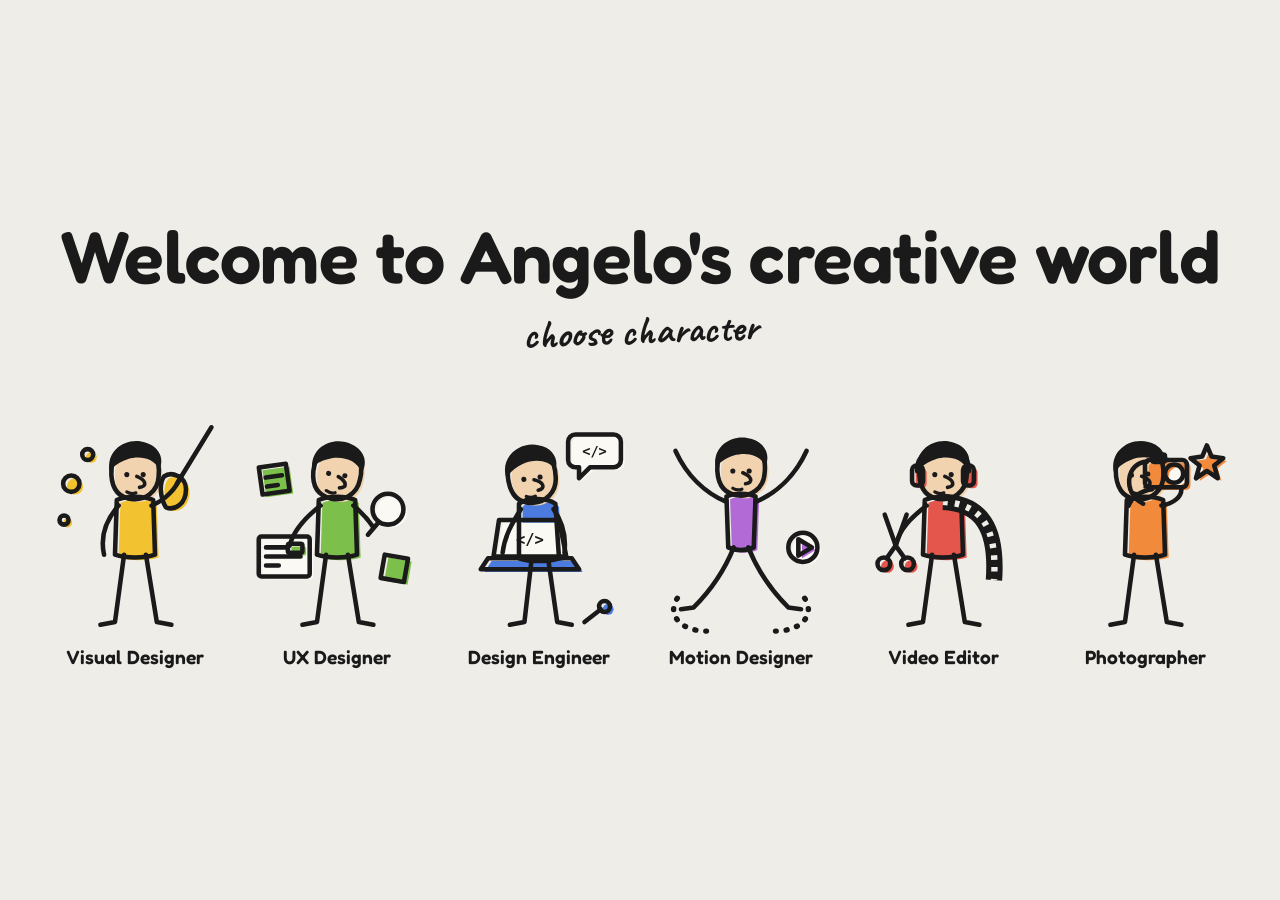
==== commit 2e72464c: "Build Angelo's creative world landing page Six selectable Angelo characters (inline SVG, offset-fill" ====
--- a/index.html
+++ b/index.html
@@ -4,75 +4,224 @@
   <meta charset="utf-8">
   <meta name="viewport" content="width=device-width, initial-scale=1">
   <title>Angelo's Creative World</title>
-  <meta name="description" content="Portfolio of Angelo: visual design, UX, design engineering, motion, video and photography.">
-  <meta name="color-scheme" content="light">
+  <meta name="description" content="Portfolio of Angelo, a jack-of-all-trades designer. Pick a character to explore.">
   <link rel="preconnect" href="https://fonts.googleapis.com">
   <link rel="preconnect" href="https://fonts.gstatic.com" crossorigin>
-  <link href="https://fonts.googleapis.com/css2?family=DM+Sans:opsz,wght@9..40,400;9..40,500;9..40,600&display=swap" rel="stylesheet">
+  <link href="https://fonts.googleapis.com/css2?family=Caveat:wght@500;700&family=DM+Sans:wght@400;500;700&family=Fredoka:wght@500;600;700&display=swap" rel="stylesheet">
   <link rel="stylesheet" href="styles.css">
 </head>
 <body>
 
-<!--
-  Characters: monoline cobalt outline, one flat accent fill nudged 3px off-register,
-  paper-white negative space for clothes, tiny face (cap, round glasses, moustache).
-  Style reference: the supplied marker illustration of a seated figure (blue line, orange
-  hoodie, pink laces). Per-role pose/prop references: editorial single-line figure drawing,
-  camera / laptop / film-strip line icons, kept to one prop per role.
--->
-
-<main>
-  <section id="home" class="home">
+<!-- Shared bits reused by every character -->
+<svg width="0" height="0" style="position:absolute" aria-hidden="true" focusable="false">
+  <defs>
+    <!-- Angelo's head: same face, hair and big nose in every role. Centred on 0,0. -->
+    <g id="head">
+      <path class="s" d="M-26,2 C-27,-20 -12,-30 2,-29 C20,-29 28,-14 26,4 C25,22 10,30 -2,29 C-16,28 -25,20 -26,2Z"/>
+      <path class="k" d="M-28,-2 C-32,-26 -8,-40 12,-33 C28,-28 32,-14 27,-4 C20,-16 6,-19 -8,-15 C-17,-12 -23,-8 -28,-2Z"/>
+      <circle class="k" cx="-9" cy="2" r="2.8"/>
+      <circle class="k" cx="9" cy="2" r="2.8"/>
+      <path d="M2,4 C12,8 14,15 5,16" style="stroke-width:4"/>
+      <path d="M-9,21 Q-4,24 1,22" style="stroke-width:3.5"/>
+    </g>
+  </defs>
+</svg>
+
+<main id="home" class="home">
+  <header class="intro">
     <h1>Welcome to Angelo's creative world</h1>
-    <p class="choose">choose character <span class="arrow" aria-hidden="true">↓</span></p>
-
-    <ul class="cast" role="list">
-      <li style="--i:0;--accent:var(--yellow)">
-        <button class="char" type="button" data-role="visual" aria-label="Visual Designer">
-          <svg viewBox="-8 -12 256 288" aria-hidden="true"><ellipse class="shadow" cx="120" cy="256" rx="52" ry="6"/><path class="tbo" stroke-width="21" d="M110 178 L106 236"/><path class="tb-pp" stroke-width="15" d="M110 178 L106 236"/><path class="tbo" stroke-width="21" d="M130 178 L138 236"/><path class="tb-pp" stroke-width="15" d="M130 178 L138 236"/><path class="ln" stroke-width="2.4" d="M101 222 L112 222 M132 222 L144 222"/><g transform="translate(106 238)"><path class="pp" d="M-7 -4 L8 -4 L9 9 L-17 9 C-24 9 -24 3 -17 1 Z"/><path class="ln" d="M-21 6 L9 6"/><path class="lace" d="M-8 0 l6 -3 M-11 3.5 l6 -3"/></g><g transform="translate(138 238) scale(-1 1)"><path class="pp" d="M-7 -4 L8 -4 L9 9 L-17 9 C-24 9 -24 3 -17 1 Z"/><path class="ln" d="M-21 6 L9 6"/><path class="lace" d="M-8 0 l6 -3 M-11 3.5 l6 -3"/></g><g class="torso"><path class="occ" d="M95 100 C86 116 84 146 87 174 C100 180 140 180 153 174 C156 146 154 116 145 100 C136 92 104 92 95 100Z"/><path class="ac" d="M95 100 C86 116 84 146 87 174 C100 180 140 180 153 174 C156 146 154 116 145 100 C136 92 104 92 95 100Z" transform="translate(3 3)"/><path class="ln" d="M95 100 C86 116 84 146 87 174 C100 180 140 180 153 174 C156 146 154 116 145 100 C136 92 104 92 95 100Z"/><path class="ln" d="M106 97 C112 110 128 110 134 97"/><path class="ln" stroke-width="2.4" d="M110 114 L108 132 M130 114 L132 132"/><path class="ln" stroke-width="2.4" d="M88 166 C104 172 136 172 152 166"/></g><path class="tbo" stroke-width="18" d="M97 108 C76 124 76 148 98 158"/><path class="tb-ac" stroke-width="12" d="M97 108 C76 124 76 148 98 158"/><circle class="pp" cx="100" cy="158" r="6.5"/><g transform="translate(120 62) rotate(-5)"><circle class="pp" cx="-23" cy="6" r="5"/><circle class="pp" cx="23" cy="6" r="5"/><path class="pp" d="M-23 -4 C-23 22 -12 32 0 32 C12 32 23 22 23 -4 C23 -32 -23 -32 -23 -4Z"/><path class="cap" d="M-26 -8 C-28 -42 28 -46 27 -8 C20 -15 -18 -15 -26 -8Z"/><path class="cap" d="M-27 -9 L-42 -2 C-40 2 -30 2 -21 -3Z"/><path class="logo" d="M-2 -33 l4 -6 l4 6z"/><circle class="gl" cx="-10" cy="4" r="6.5"/><circle class="gl" cx="10" cy="4" r="6.5"/><path class="thin" d="M-3.5 3 Q0 0.5 3.5 3"/><path class="nose" d="M0 7 C7 9 7 17 0 17 C-3 16 -3 10 0 7Z"/><path class="stache" d="M-14 22 C-9 16 -2 18 0 20 C2 18 9 16 14 22 C9 26 2 23 0 22.5 C-2 23 -9 26 -14 22Z"/></g><path class="ln" stroke-width="3.4" d="M168 96 L212 16"/><path class="tbo" stroke-width="18" d="M144 108 C164 110 174 98 177 82"/><path class="tb-ac" stroke-width="12" d="M144 108 C164 110 174 98 177 82"/><circle class="pp" cx="178" cy="80" r="7"/><path class="occ" d="M212 18 C203 6 220 -4 228 8 C232 18 222 26 212 18Z"/><path class="ac" d="M212 18 C203 6 220 -4 228 8 C232 18 222 26 212 18Z" transform="translate(3 3)"/><path class="ln" d="M212 18 C203 6 220 -4 228 8 C232 18 222 26 212 18Z"/><g class="ex ex-splash"><circle class="ac" cx="236" cy="40" r="3.5"/><circle class="ac" cx="196" cy="2" r="2.6"/><circle class="ac" cx="238" cy="-4" r="2.2"/></g></svg>
-          <span class="label">Visual Designer</span>
-        </button>
-      </li>
-      <li style="--i:1;--accent:var(--green)">
-        <button class="char" type="button" data-role="ux" aria-label="UX Designer">
-          <svg viewBox="-8 -12 256 288" aria-hidden="true"><ellipse class="shadow" cx="120" cy="256" rx="52" ry="6"/><path class="tbo" stroke-width="21" d="M110 178 L100 236"/><path class="tb-pp" stroke-width="15" d="M110 178 L100 236"/><path class="tbo" stroke-width="21" d="M130 178 L142 236"/><path class="tb-pp" stroke-width="15" d="M130 178 L142 236"/><g transform="translate(100 238)"><path class="pp" d="M-7 -4 L8 -4 L9 9 L-17 9 C-24 9 -24 3 -17 1 Z"/><path class="ln" d="M-21 6 L9 6"/><path class="lace" d="M-8 0 l6 -3 M-11 3.5 l6 -3"/></g><g transform="translate(142 238) scale(-1 1)"><path class="pp" d="M-7 -4 L8 -4 L9 9 L-17 9 C-24 9 -24 3 -17 1 Z"/><path class="ln" d="M-21 6 L9 6"/><path class="lace" d="M-8 0 l6 -3 M-11 3.5 l6 -3"/></g><g class="torso"><path class="occ" d="M95 100 C86 116 84 146 87 174 C100 180 140 180 153 174 C156 146 154 116 145 100 C136 92 104 92 95 100Z"/><path class="ac" d="M95 100 C86 116 84 146 87 174 C100 180 140 180 153 174 C156 146 154 116 145 100 C136 92 104 92 95 100Z" transform="translate(3 3)"/><path class="ln" d="M95 100 C86 116 84 146 87 174 C100 180 140 180 153 174 C156 146 154 116 145 100 C136 92 104 92 95 100Z"/><path class="ln" d="M106 97 C112 110 128 110 134 97"/><path class="ln" stroke-width="2.4" d="M110 114 L108 132 M130 114 L132 132"/><path class="ln" stroke-width="2.4" d="M88 166 C104 172 136 172 152 166"/></g><g transform="rotate(-8 54 126)"><path class="occ" d="M34 106 H76 V148 H34Z"/><path class="ac" d="M34 106 H76 V148 H34Z" transform="translate(3 3)"/><path class="ln" d="M34 106 H76 V148 H34Z"/><path class="ln" stroke-width="2.4" d="M42 118 H68 M42 127 H62 M42 136 H56"/></g><path class="tbo" stroke-width="18" d="M97 108 C80 122 68 132 62 146"/><path class="tb-ac" stroke-width="12" d="M97 108 C80 122 68 132 62 146"/><circle class="pp" cx="61" cy="148" r="6.5"/><g transform="translate(120 62) rotate(6)"><circle class="pp" cx="-23" cy="6" r="5"/><circle class="pp" cx="23" cy="6" r="5"/><path class="pp" d="M-23 -4 C-23 22 -12 32 0 32 C12 32 23 22 23 -4 C23 -32 -23 -32 -23 -4Z"/><path class="cap" d="M-26 -8 C-28 -42 28 -46 27 -8 C20 -15 -18 -15 -26 -8Z"/><path class="cap" d="M-27 -9 L-42 -2 C-40 2 -30 2 -21 -3Z"/><path class="logo" d="M-2 -33 l4 -6 l4 6z"/><circle class="gl" cx="-10" cy="4" r="6.5"/><circle class="gl" cx="10" cy="4" r="6.5"/><path class="thin" d="M-3.5 3 Q0 0.5 3.5 3"/><path class="nose" d="M0 7 C7 9 7 17 0 17 C-3 16 -3 10 0 7Z"/><path class="stache" d="M-14 22 C-9 16 -2 18 0 20 C2 18 9 16 14 22 C9 26 2 23 0 22.5 C-2 23 -9 26 -14 22Z"/></g><path class="ln" stroke-width="3.4" d="M184 98 L198 80"/><path class="tbo" stroke-width="18" d="M144 108 C160 120 172 116 180 104"/><path class="tb-ac" stroke-width="12" d="M144 108 C160 120 172 116 180 104"/><circle class="pp" cx="182" cy="100" r="6.5"/><path class="pp" d="M226 60 A20 20 0 1 1 186 60 A20 20 0 1 1 226 60Z"/><path class="ln" stroke-width="2.2" d="M196 52 H218 M196 61 H206 M211 61 H218 M196 70 H218"/></svg>
-          <span class="label">UX Designer</span>
-        </button>
-      </li>
-      <li style="--i:2;--accent:var(--blue)">
-        <button class="char" type="button" data-role="engineer" aria-label="Design Engineer">
-          <svg viewBox="-8 -12 256 288" aria-hidden="true"><g transform="translate(0 26)"><g class="torso"><path class="occ" d="M95 100 C86 116 84 146 87 174 C100 180 140 180 153 174 C156 146 154 116 145 100 C136 92 104 92 95 100Z"/><path class="ac" d="M95 100 C86 116 84 146 87 174 C100 180 140 180 153 174 C156 146 154 116 145 100 C136 92 104 92 95 100Z" transform="translate(3 3)"/><path class="ln" d="M95 100 C86 116 84 146 87 174 C100 180 140 180 153 174 C156 146 154 116 145 100 C136 92 104 92 95 100Z"/><path class="ln" d="M106 97 C112 110 128 110 134 97"/><path class="ln" stroke-width="2.4" d="M110 114 L108 132 M130 114 L132 132"/><path class="ln" stroke-width="2.4" d="M88 166 C104 172 136 172 152 166"/></g><path class="tbo" stroke-width="18" d="M97 108 C90 126 96 140 108 146"/><path class="tb-ac" stroke-width="12" d="M97 108 C90 126 96 140 108 146"/><path class="tbo" stroke-width="18" d="M143 108 C150 126 144 140 132 146"/><path class="tb-ac" stroke-width="12" d="M143 108 C150 126 144 140 132 146"/><g transform="translate(120 62) rotate(12)"><circle class="pp" cx="-23" cy="6" r="5"/><circle class="pp" cx="23" cy="6" r="5"/><path class="pp" d="M-23 -4 C-23 22 -12 32 0 32 C12 32 23 22 23 -4 C23 -32 -23 -32 -23 -4Z"/><path class="cap" d="M-26 -8 C-28 -42 28 -46 27 -8 C20 -15 -18 -15 -26 -8Z"/><path class="cap" d="M-27 -9 L-42 -2 C-40 2 -30 2 -21 -3Z"/><path class="logo" d="M-2 -33 l4 -6 l4 6z"/><circle class="gl" cx="-10" cy="4" r="6.5"/><circle class="gl" cx="10" cy="4" r="6.5"/><path class="thin" d="M-3.5 3 Q0 0.5 3.5 3"/><path class="nose" d="M0 7 C7 9 7 17 0 17 C-3 16 -3 10 0 7Z"/><path class="stache" d="M-14 22 C-9 16 -2 18 0 20 C2 18 9 16 14 22 C9 26 2 23 0 22.5 C-2 23 -9 26 -14 22Z"/></g></g><path class="tbo" stroke-width="21" d="M110 204 L72 224 L128 240"/><path class="tb-pp" stroke-width="15" d="M110 204 L72 224 L128 240"/><path class="tbo" stroke-width="21" d="M132 204 L170 224 L112 242"/><path class="tb-pp" stroke-width="15" d="M132 204 L170 224 L112 242"/><g transform="translate(130 242) scale(-1 1)"><path class="pp" d="M-7 -4 L8 -4 L9 9 L-17 9 C-24 9 -24 3 -17 1 Z"/><path class="ln" d="M-21 6 L9 6"/><path class="lace" d="M-8 0 l6 -3 M-11 3.5 l6 -3"/></g><g transform="translate(108 244)"><path class="pp" d="M-7 -4 L8 -4 L9 9 L-17 9 C-24 9 -24 3 -17 1 Z"/><path class="ln" d="M-21 6 L9 6"/><path class="lace" d="M-8 0 l6 -3 M-11 3.5 l6 -3"/></g><path class="occ" d="M96 168 H168 V212 H96Z"/><path class="ac" d="M96 168 H168 V212 H96Z" transform="translate(3 3)"/><path class="ln" d="M96 168 H168 V212 H96Z"/><circle class="pp" cx="132" cy="190" r="6"/><path class="ln" stroke-width="3.4" d="M92 214 H172"/><circle class="pp" cx="112" cy="170" r="6.5"/><circle class="pp" cx="152" cy="170" r="6.5"/><g class="ex ex-code"><path class="pp" d="M170 12 h50 a8 8 0 0 1 8 8 v16 a8 8 0 0 1 -8 8 h-28 l-12 10 l2 -10 h-12 a8 8 0 0 1 -8 -8 v-16 a8 8 0 0 1 8 -8z"/><path class="ln" stroke-width="2.6" d="M182 20 l-6 8 l6 8 M208 20 l6 8 l-6 8 M200 18 l-8 20"/></g></svg>
-          <span class="label">Design Engineer</span>
-        </button>
-      </li>
-      <li style="--i:3;--accent:var(--violet)">
-        <button class="char" type="button" data-role="motion" aria-label="Motion Designer">
-          <svg viewBox="-8 -12 256 288" aria-hidden="true"><ellipse class="shadow" cx="120" cy="262" rx="44" ry="5"/><g class="ex ex-arc"><path d="M30 252 C8 200 12 150 36 112"/><path d="M214 252 C236 210 232 170 214 140"/></g><g transform="translate(0 -12)"><path class="tbo" stroke-width="21" d="M110 178 L80 208 L56 194"/><path class="tb-pp" stroke-width="15" d="M110 178 L80 208 L56 194"/><path class="tbo" stroke-width="21" d="M130 178 L158 202 L186 218"/><path class="tb-pp" stroke-width="15" d="M130 178 L158 202 L186 218"/><g transform="translate(52 196) rotate(30)"><path class="pp" d="M-7 -4 L8 -4 L9 9 L-17 9 C-24 9 -24 3 -17 1 Z"/><path class="ln" d="M-21 6 L9 6"/><path class="lace" d="M-8 0 l6 -3 M-11 3.5 l6 -3"/></g><g transform="translate(190 222) scale(-1 1) rotate(-14)"><path class="pp" d="M-7 -4 L8 -4 L9 9 L-17 9 C-24 9 -24 3 -17 1 Z"/><path class="ln" d="M-21 6 L9 6"/><path class="lace" d="M-8 0 l6 -3 M-11 3.5 l6 -3"/></g><g class="torso"><path class="occ" d="M95 100 C86 116 84 146 87 174 C100 180 140 180 153 174 C156 146 154 116 145 100 C136 92 104 92 95 100Z"/><path class="ac" d="M95 100 C86 116 84 146 87 174 C100 180 140 180 153 174 C156 146 154 116 145 100 C136 92 104 92 95 100Z" transform="translate(3 3)"/><path class="ln" d="M95 100 C86 116 84 146 87 174 C100 180 140 180 153 174 C156 146 154 116 145 100 C136 92 104 92 95 100Z"/><path class="ln" d="M106 97 C112 110 128 110 134 97"/><path class="ln" stroke-width="2.4" d="M110 114 L108 132 M130 114 L132 132"/><path class="ln" stroke-width="2.4" d="M88 166 C104 172 136 172 152 166"/></g><path class="tbo" stroke-width="18" d="M97 108 C76 98 62 80 56 58"/><path class="tb-ac" stroke-width="12" d="M97 108 C76 98 62 80 56 58"/><circle class="pp" cx="55" cy="55" r="6.5"/><path class="tbo" stroke-width="18" d="M143 108 C164 98 178 80 184 58"/><path class="tb-ac" stroke-width="12" d="M143 108 C164 98 178 80 184 58"/><circle class="pp" cx="185" cy="55" r="6.5"/><g transform="translate(120 62) rotate(-6)"><circle class="pp" cx="-23" cy="6" r="5"/><circle class="pp" cx="23" cy="6" r="5"/><path class="pp" d="M-23 -4 C-23 22 -12 32 0 32 C12 32 23 22 23 -4 C23 -32 -23 -32 -23 -4Z"/><path class="cap" d="M-26 -8 C-28 -42 28 -46 27 -8 C20 -15 -18 -15 -26 -8Z"/><path class="cap" d="M-27 -9 L-42 -2 C-40 2 -30 2 -21 -3Z"/><path class="logo" d="M-2 -33 l4 -6 l4 6z"/><circle class="gl" cx="-10" cy="4" r="6.5"/><circle class="gl" cx="10" cy="4" r="6.5"/><path class="thin" d="M-3.5 3 Q0 0.5 3.5 3"/><path class="nose" d="M0 7 C7 9 7 17 0 17 C-3 16 -3 10 0 7Z"/><path class="stache" d="M-14 22 C-9 16 -2 18 0 20 C2 18 9 16 14 22 C9 26 2 23 0 22.5 C-2 23 -9 26 -14 22Z"/></g></g><g class="ex ex-play"><path class="ln" d="M214 150 L214 206"/><path class="ac" d="M214 154 L238 170 L214 186Z"/><path class="ln" d="M214 154 L238 170 L214 186Z"/></g></svg>
-          <span class="label">Motion Designer</span>
-        </button>
-      </li>
-      <li style="--i:4;--accent:var(--red)">
-        <button class="char" type="button" data-role="video" aria-label="Video Editor">
-          <svg viewBox="-8 -12 256 288" aria-hidden="true"><ellipse class="shadow" cx="120" cy="256" rx="52" ry="6"/><path class="tbo" stroke-width="21" d="M110 178 L106 236"/><path class="tb-pp" stroke-width="15" d="M110 178 L106 236"/><path class="tbo" stroke-width="21" d="M130 178 L136 236"/><path class="tb-pp" stroke-width="15" d="M130 178 L136 236"/><g transform="translate(106 238)"><path class="pp" d="M-7 -4 L8 -4 L9 9 L-17 9 C-24 9 -24 3 -17 1 Z"/><path class="ln" d="M-21 6 L9 6"/><path class="lace" d="M-8 0 l6 -3 M-11 3.5 l6 -3"/></g><g transform="translate(138 238) scale(-1 1)"><path class="pp" d="M-7 -4 L8 -4 L9 9 L-17 9 C-24 9 -24 3 -17 1 Z"/><path class="ln" d="M-21 6 L9 6"/><path class="lace" d="M-8 0 l6 -3 M-11 3.5 l6 -3"/></g><g class="torso"><path class="occ" d="M95 100 C86 116 84 146 87 174 C100 180 140 180 153 174 C156 146 154 116 145 100 C136 92 104 92 95 100Z"/><path class="ac" d="M95 100 C86 116 84 146 87 174 C100 180 140 180 153 174 C156 146 154 116 145 100 C136 92 104 92 95 100Z" transform="translate(3 3)"/><path class="ln" d="M95 100 C86 116 84 146 87 174 C100 180 140 180 153 174 C156 146 154 116 145 100 C136 92 104 92 95 100Z"/><path class="ln" d="M106 97 C112 110 128 110 134 97"/><path class="ln" stroke-width="2.4" d="M110 114 L108 132 M130 114 L132 132"/><path class="ln" stroke-width="2.4" d="M88 166 C104 172 136 172 152 166"/></g><path class="tbo" stroke-width="22" d="M106 100 C84 122 66 160 74 204 C78 228 70 244 82 256"/><path class="tb-pp" stroke-width="16" d="M106 100 C84 122 66 160 74 204 C78 228 70 244 82 256"/><path class="ticks" d="M106 100 C84 122 66 160 74 204 C78 228 70 244 82 256"/><path class="tbo" stroke-width="18" d="M143 108 C160 126 168 144 160 160"/><path class="tb-ac" stroke-width="12" d="M143 108 C160 126 168 144 160 160"/><circle class="pp" cx="160" cy="162" r="6.5"/><g transform="translate(120 62) rotate(5)"><circle class="pp" cx="-23" cy="6" r="5"/><circle class="pp" cx="23" cy="6" r="5"/><path class="pp" d="M-23 -4 C-23 22 -12 32 0 32 C12 32 23 22 23 -4 C23 -32 -23 -32 -23 -4Z"/><path class="cap" d="M-26 -8 C-28 -42 28 -46 27 -8 C20 -15 -18 -15 -26 -8Z"/><path class="cap" d="M-27 -9 L-42 -2 C-40 2 -30 2 -21 -3Z"/><path class="logo" d="M-2 -33 l4 -6 l4 6z"/><circle class="gl" cx="-10" cy="4" r="6.5"/><circle class="gl" cx="10" cy="4" r="6.5"/><path class="thin" d="M-3.5 3 Q0 0.5 3.5 3"/><path class="nose" d="M0 7 C7 9 7 17 0 17 C-3 16 -3 10 0 7Z"/><path class="stache" d="M-14 22 C-9 16 -2 18 0 20 C2 18 9 16 14 22 C9 26 2 23 0 22.5 C-2 23 -9 26 -14 22Z"/><path class="band" d="M-26 -6 C-30 -50 30 -50 26 -6"/><rect class="cup" x="-35" y="-6" width="13" height="26" rx="6"/><rect class="cup" x="22" y="-6" width="13" height="26" rx="6"/></g><g transform="translate(160 160) rotate(20)"><path class="ln" d="M-3 -22 L9 22 M3 -22 L-9 22"/><circle class="pp" cx="-10" cy="28" r="5.5"/><circle class="pp" cx="10" cy="28" r="5.5"/></g></svg>
-          <span class="label">Video Editor</span>
-        </button>
-      </li>
-      <li style="--i:5;--accent:var(--orange)">
-        <button class="char" type="button" data-role="photo" aria-label="Photographer">
-          <svg viewBox="-8 -12 256 288" aria-hidden="true"><ellipse class="shadow" cx="120" cy="256" rx="52" ry="6"/><path class="tbo" stroke-width="21" d="M110 178 L92 208 L98 236"/><path class="tb-pp" stroke-width="15" d="M110 178 L92 208 L98 236"/><path class="tbo" stroke-width="21" d="M130 178 L148 206 L144 236"/><path class="tb-pp" stroke-width="15" d="M130 178 L148 206 L144 236"/><g transform="translate(98 238)"><path class="pp" d="M-7 -4 L8 -4 L9 9 L-17 9 C-24 9 -24 3 -17 1 Z"/><path class="ln" d="M-21 6 L9 6"/><path class="lace" d="M-8 0 l6 -3 M-11 3.5 l6 -3"/></g><g transform="translate(144 238) scale(-1 1)"><path class="pp" d="M-7 -4 L8 -4 L9 9 L-17 9 C-24 9 -24 3 -17 1 Z"/><path class="ln" d="M-21 6 L9 6"/><path class="lace" d="M-8 0 l6 -3 M-11 3.5 l6 -3"/></g><g class="torso"><path class="occ" d="M95 100 C86 116 84 146 87 174 C100 180 140 180 153 174 C156 146 154 116 145 100 C136 92 104 92 95 100Z"/><path class="ac" d="M95 100 C86 116 84 146 87 174 C100 180 140 180 153 174 C156 146 154 116 145 100 C136 92 104 92 95 100Z" transform="translate(3 3)"/><path class="ln" d="M95 100 C86 116 84 146 87 174 C100 180 140 180 153 174 C156 146 154 116 145 100 C136 92 104 92 95 100Z"/><path class="ln" d="M106 97 C112 110 128 110 134 97"/><path class="ln" stroke-width="2.4" d="M110 114 L108 132 M130 114 L132 132"/><path class="ln" stroke-width="2.4" d="M88 166 C104 172 136 172 152 166"/></g><path class="tbo" stroke-width="18" d="M97 108 C84 102 108 92 140 84"/><path class="tb-ac" stroke-width="12" d="M97 108 C84 102 108 92 140 84"/><g transform="translate(120 62) rotate(-4)"><circle class="pp" cx="-23" cy="6" r="5"/><circle class="pp" cx="23" cy="6" r="5"/><path class="pp" d="M-23 -4 C-23 22 -12 32 0 32 C12 32 23 22 23 -4 C23 -32 -23 -32 -23 -4Z"/><path class="cap" d="M-26 -8 C-28 -42 28 -46 27 -8 C20 -15 -18 -15 -26 -8Z"/><path class="cap" d="M-27 -9 L-42 -2 C-40 2 -30 2 -21 -3Z"/><path class="logo" d="M-2 -33 l4 -6 l4 6z"/><circle class="gl" cx="-10" cy="4" r="6.5"/><circle class="gl" cx="10" cy="4" r="6.5"/><path class="thin" d="M-3.5 3 Q0 0.5 3.5 3"/><path class="nose" d="M0 7 C7 9 7 17 0 17 C-3 16 -3 10 0 7Z"/><path class="stache" d="M-14 22 C-9 16 -2 18 0 20 C2 18 9 16 14 22 C9 26 2 23 0 22.5 C-2 23 -9 26 -14 22Z"/></g><path class="occ" d="M134 40 H190 V76 H134Z"/><path class="ac" d="M134 40 H190 V76 H134Z" transform="translate(3 3)"/><path class="ln" d="M134 40 H190 V76 H134Z"/><path class="occ" d="M146 32 H164 V41 H146Z"/><path class="ac" d="M146 32 H164 V41 H146Z" transform="translate(3 3)"/><path class="ln" d="M146 32 H164 V41 H146Z"/><circle class="pp" cx="162" cy="58" r="13"/><circle class="lens" cx="162" cy="58" r="6"/><path class="tbo" stroke-width="18" d="M143 108 C180 110 190 94 184 80"/><path class="tb-ac" stroke-width="12" d="M143 108 C180 110 190 94 184 80"/><circle class="pp" cx="140" cy="84" r="6.5"/><circle class="pp" cx="184" cy="78" r="6.5"/><g class="ex ex-flash"><g transform="translate(26 -8)"><path class="ac" d="M186 24 l4 11 l11 4 l-11 4 l-4 11 l-4 -11 l-11 -4 l11 -4z"/><path class="ln" stroke-width="2.4" d="M186 24 l4 11 l11 4 l-11 4 l-4 11 l-4 -11 l-11 -4 l11 -4z"/></g></g></svg>
-          <span class="label">Photographer</span>
-        </button>
-      </li>
-    </ul>
-  </section>
-
-  <section id="detail" class="detail" hidden aria-labelledby="detail-title">
-    <div class="stage" id="detail-stage"></div>
-    <h2 id="detail-title" tabindex="-1"></h2>
-    <p class="soon">work coming soon</p>
-    <a class="back" href="#" id="back">← back to all characters</a>
-  </section>
+    <p class="choose">choose character</p>
+  </header>
+
+  <ul class="cast" role="list">
+
+    <!-- 1. Visual Designer -->
+    <li style="--i:0">
+      <button class="char-btn" type="button" data-role="visual" style="--c:var(--yellow);--d:0s">
+        <span class="bobber">
+          <svg class="char" viewBox="0 0 200 240" aria-hidden="true" focusable="false">
+            <g class="shape">
+              <path d="M88,148 L78,222 L62,225"/>
+              <path d="M112,148 L124,222 L140,225"/>
+              <path d="M82,94 C66,112 62,130 66,148"/>
+              <path d="M118,94 C134,88 146,74 150,62"/>
+              <path class="c" d="M80,88 C90,83 110,83 120,88 L122,148 C110,152 90,152 78,148Z"/>
+              <use href="#head" transform="translate(100 58)"/>
+              <g class="prop brush">
+                <path d="M146,70 L184,8"/>
+                <path class="c" d="M132,62 C140,56 156,62 156,76 C156,92 144,100 134,96 C128,86 126,70 132,62Z"/>
+              </g>
+              <g class="prop splash">
+                <circle class="c" cx="30" cy="70" r="9"/>
+                <circle class="c" cx="48" cy="38" r="6"/>
+                <circle class="c" cx="22" cy="110" r="5"/>
+              </g>
+            </g>
+          </svg>
+        </span>
+        <span class="label">Visual Designer</span>
+      </button>
+    </li>
+
+    <!-- 2. UX Designer -->
+    <li style="--i:1">
+      <button class="char-btn" type="button" data-role="ux" style="--c:var(--green);--d:-.5s">
+        <span class="bobber">
+          <svg class="char" viewBox="0 0 200 240" aria-hidden="true" focusable="false">
+            <g class="shape">
+              <path d="M88,148 L78,222 L62,225"/>
+              <path d="M112,148 L124,222 L140,225"/>
+              <path d="M82,94 C64,108 52,122 48,138"/>
+              <path d="M118,94 C130,104 136,112 140,118"/>
+              <path class="c" d="M80,88 C90,83 110,83 120,88 L122,148 C110,152 90,152 78,148Z"/>
+              <use href="#head" transform="translate(100 58) rotate(8)"/>
+              <g class="prop wire">
+                <rect class="w" x="14" y="128" width="56" height="44" rx="3"/>
+                <path d="M22,140 h22 M22,150 h38 M22,160 h14"/>
+                <rect class="c" x="46" y="136" width="16" height="10" rx="2"/>
+              </g>
+              <g class="prop notes">
+                <rect class="c" x="16" y="50" width="30" height="30" transform="rotate(-8 31 65)"/>
+                <path d="M22,62 h18 M22,72 h12" transform="rotate(-8 31 65)"/>
+                <rect class="c" x="150" y="150" width="26" height="26" transform="rotate(10 163 163)"/>
+              </g>
+              <g class="prop mag">
+                <path d="M146,112 L134,126"/>
+                <circle class="w" cx="156" cy="98" r="17"/>
+              </g>
+            </g>
+          </svg>
+        </span>
+        <span class="label">UX Designer</span>
+      </button>
+    </li>
+
+    <!-- 3. Design Engineer -->
+    <li style="--i:2">
+      <button class="char-btn" type="button" data-role="engineer" style="--c:var(--blue);--d:-1s">
+        <span class="bobber">
+          <svg class="char" viewBox="0 0 200 240" aria-hidden="true" focusable="false">
+            <g class="shape">
+              <path d="M92,152 L84,222 L68,225"/>
+              <path d="M110,152 L120,222 L136,225"/>
+              <path d="M80,98 C70,114 62,128 60,146"/>
+              <path d="M116,98 C126,112 130,128 128,146"/>
+              <path class="c" d="M78,92 C88,84 110,86 118,92 L122,152 C110,156 90,156 78,152Z"/>
+              <use href="#head" transform="translate(92 62) rotate(-8)"/>
+              <g class="prop laptop">
+                <path class="w" d="M56,110 L122,110 L130,150 L50,150Z"/>
+                <text class="k" x="90" y="137" text-anchor="middle" font-size="17" font-weight="700" font-family="ui-monospace, Menlo, Consolas, monospace">&lt;/&gt;</text>
+                <path class="c" d="M44,152 L136,152 L144,164 L36,164Z"/>
+              </g>
+              <g class="prop bubble">
+                <path class="w" d="M140,16 h42 a8,8 0 0 1 8,8 v20 a8,8 0 0 1 -8,8 h-26 l-12,12 v-12 h-4 a8,8 0 0 1 -8,-8 v-20 a8,8 0 0 1 8,-8z"/>
+                <text class="k" x="161" y="40" text-anchor="middle" font-size="15" font-weight="700" font-family="ui-monospace, Menlo, Consolas, monospace">&lt;/&gt;</text>
+              </g>
+              <g class="prop wrench">
+                <path d="M150,222 L168,208"/>
+                <circle class="c" cx="172" cy="205" r="6"/>
+              </g>
+            </g>
+          </svg>
+        </span>
+        <span class="label">Design Engineer</span>
+      </button>
+    </li>
+
+    <!-- 4. Motion Designer -->
+    <li style="--i:3">
+      <button class="char-btn" type="button" data-role="motion" style="--c:var(--violet);--d:-1.5s">
+        <span class="bobber">
+          <svg class="char" viewBox="0 0 200 240" aria-hidden="true" focusable="false">
+            <g class="shape">
+              <path d="M92,140 C80,170 64,190 48,206 L34,208"/>
+              <path d="M108,140 C120,170 136,190 152,206 L166,208"/>
+              <path d="M84,90 C60,80 40,60 28,34"/>
+              <path d="M116,90 C140,80 160,60 172,34"/>
+              <path class="c" d="M84,84 C92,80 108,80 116,84 L114,140 C106,144 94,144 86,140Z"/>
+              <use href="#head" transform="translate(100 54)"/>
+              <path class="trail" d="M30,196 C18,214 34,232 62,232"/>
+              <path class="trail" d="M170,196 C182,214 166,232 138,232"/>
+              <g class="prop play">
+                <circle class="w" cx="168" cy="140" r="16"/>
+                <path class="c" d="M163,131 L178,140 L163,149Z"/>
+              </g>
+            </g>
+          </svg>
+        </span>
+        <span class="label">Motion Designer</span>
+      </button>
+    </li>
+
+    <!-- 5. Video Editor -->
+    <li style="--i:4">
+      <button class="char-btn" type="button" data-role="video" style="--c:var(--red);--d:-2s">
+        <span class="bobber">
+          <svg class="char" viewBox="0 0 200 240" aria-hidden="true" focusable="false">
+            <g class="shape">
+              <path d="M88,148 L78,222 L62,225"/>
+              <path d="M112,148 L124,222 L140,225"/>
+              <path d="M82,94 C64,108 52,120 48,138"/>
+              <path d="M118,94 C132,100 140,108 142,114"/>
+              <path class="c" d="M80,88 C90,83 110,83 120,88 L122,148 C110,152 90,152 78,148Z"/>
+              <g class="prop scarf">
+                <path class="film" d="M100,90 C142,92 160,118 156,176"/>
+                <path class="holes" d="M100,90 C142,92 160,118 156,176"/>
+              </g>
+              <use href="#head" transform="translate(100 58)"/>
+              <path d="M72,56 C70,22 130,22 128,56" style="stroke-width:6"/>
+              <rect class="c" x="66" y="50" width="12" height="22" rx="5"/>
+              <rect class="c" x="122" y="50" width="12" height="22" rx="5"/>
+              <g class="prop scissors">
+                <path d="M48,138 L36,104 M48,138 L60,104"/>
+                <path d="M48,138 L38,152 M48,138 L58,152"/>
+                <circle class="c" cx="35" cy="158" r="7"/>
+                <circle class="c" cx="61" cy="158" r="7"/>
+              </g>
+            </g>
+          </svg>
+        </span>
+        <span class="label">Video Editor</span>
+      </button>
+    </li>
+
+    <!-- 6. Photographer -->
+    <li style="--i:5">
+      <button class="char-btn" type="button" data-role="photo" style="--c:var(--orange);--d:-2.5s">
+        <span class="bobber">
+          <svg class="char" viewBox="0 0 200 240" aria-hidden="true" focusable="false">
+            <g class="shape">
+              <path d="M88,148 L78,222 L62,225"/>
+              <path d="M112,148 L124,222 L140,225"/>
+              <path d="M82,94 C86,84 96,78 108,76"/>
+              <path d="M118,94 C132,92 140,84 140,76"/>
+              <path class="c" d="M80,88 C90,83 110,83 120,88 L122,148 C110,152 90,152 78,148Z"/>
+              <use href="#head" transform="translate(94 58) rotate(-4)"/>
+              <path d="M102,46 C80,46 74,80 98,92"/>
+              <g class="prop cam">
+                <rect class="c" x="108" y="38" width="14" height="8" rx="2"/>
+                <rect class="c" x="100" y="44" width="46" height="30" rx="5"/>
+                <circle class="w" cx="132" cy="59" r="10"/>
+              </g>
+              <g class="prop flash">
+                <path class="c" d="M168,28 L173,40 L186,42 L176,50 L180,64 L168,56 L156,64 L160,50 L150,42 L163,40Z"/>
+              </g>
+            </g>
+          </svg>
+        </span>
+        <span class="label">Photographer</span>
+      </button>
+    </li>
+
+  </ul>
 </main>
+
+<section id="role" class="role" hidden aria-labelledby="role-title">
+  <div class="stage" id="role-stage" style="--c:var(--yellow)"></div>
+  <h2 id="role-title" tabindex="-1"></h2>
+  <p class="soon">Work coming soon</p>
+  <button class="back" type="button" id="back">&larr; back to all characters</button>
+</section>
 
 <script src="script.js"></script>
 </body>
--- a/styles.css
+++ b/styles.css
@@ -1,96 +1,83 @@
 :root {
-  --paper: #f4f1ea;
-  --ink: #14172b;
-  --line: #2b3fe0;
-  --pink: #f25ca8;
-  --yellow: #ffc93c;
-  --green: #3fc79a;
-  --red: #ff6459;
-  --blue: #8fb0ff;
-  --orange: #ff7a2f;
-  --violet: #a58bff;
+  --paper: #EFEDE8;
+  --paper-2: #FBF9F4;
+  --ink: #1A1A1A;
+  --skin: #F2D3B0;
+  --yellow: #F2C230;
+  --green: #7DBF4B;
+  --red: #E4554B;
+  --blue: #4C7BE0;
+  --orange: #F28A3C;
+  --violet: #B26BD6;
+  --font-display: "Fredoka", "Trebuchet MS", system-ui, sans-serif;
+  --font-hand: "Caveat", "Segoe Print", "Bradley Hand", cursive;
+  --font-body: "DM Sans", system-ui, -apple-system, "Segoe UI", sans-serif;
   color-scheme: light;
 }
 
-* { box-sizing: border-box; }
-
-html { background: var(--paper); }
+*, *::before, *::after { box-sizing: border-box; }
+
+html { -webkit-text-size-adjust: 100%; }
 
 body {
   margin: 0;
   min-height: 100vh;
+  min-height: 100svh;
   background: var(--paper);
   color: var(--ink);
-  font-family: "DM Sans", system-ui, sans-serif;
-  -webkit-font-smoothing: antialiased;
+  font-family: var(--font-body);
   overflow-x: hidden;
 }
 
-.defs { position: absolute; width: 0; height: 0; overflow: hidden; }
-
-main { min-height: 100vh; display: grid; place-items: center; padding: 48px 16px; }
-
-.home, .detail { width: 100%; max-width: 1200px; text-align: center; }
+/* ---------- Home ---------- */
+.home, .role {
+  min-height: 100vh;
+  min-height: 100svh;
+  display: flex;
+  flex-direction: column;
+  align-items: center;
+  justify-content: center;
+  padding: 48px 16px;
+  text-align: center;
+}
+
+.home[hidden], .role[hidden] { display: none; }
+
+.intro { margin-bottom: clamp(24px, 5vw, 56px); }
 
 h1 {
   margin: 0;
-  font-family: "DM Sans", system-ui, sans-serif;
+  font-family: var(--font-display);
   font-weight: 600;
-  letter-spacing: -0.035em;
-  font-size: clamp(2.2rem, 6vw, 4.4rem);
-  line-height: 1.04;
+  font-size: clamp(2.1rem, 6.2vw, 4.6rem);
+  line-height: 1.05;
+  letter-spacing: -0.01em;
   text-wrap: balance;
 }
 
 .choose {
-  margin: 20px 0 36px;
-  font-weight: 500;
-  color: var(--line);
-  letter-spacing: 0.01em;
-  font-size: clamp(1rem, 2vw, 1.2rem);
-}
-.arrow { display: inline-block; animation: nudge 1.6s ease-in-out infinite; }
-
-/* ---------- drawing: monoline outline, flat accent, paper negative space ---------- */
-.occ { fill: var(--paper); stroke: none; }
-.ac  { fill: var(--accent); stroke: none; }
-.ln, .pp, .gl, .nose, .lens, .band, .thin, .lace { stroke-linecap: round; stroke-linejoin: round; }
-.ln, .pp { stroke: var(--line); stroke-width: 3; }
-.ln { fill: none; }
-.pp { fill: var(--paper); }
-.tbo { fill: none; stroke: var(--line); stroke-linecap: round; stroke-linejoin: round; }
-.tb-pp, .tb-ac, .ticks { fill: none; stroke-linecap: round; stroke-linejoin: round; }
-.tb-pp { stroke: var(--paper); }
-.tb-ac { stroke: var(--accent); }
-.ticks { stroke: var(--line); stroke-width: 16; stroke-linecap: butt; stroke-dasharray: 2 13; opacity: .9; }
-.cap { fill: var(--line); stroke: var(--line); stroke-width: 3; stroke-linejoin: round; }
-.logo { fill: var(--paper); }
-.gl { fill: var(--paper); stroke: var(--ink); stroke-width: 2.4; }
-.thin { fill: none; stroke: var(--ink); stroke-width: 2.4; }
-.nose { fill: var(--orange); stroke: var(--line); stroke-width: 2.4; }
-.stache { fill: var(--ink); }
-.lace { fill: none; stroke: var(--pink); stroke-width: 2.6; }
-.band { fill: none; stroke: var(--line); stroke-width: 5; }
-.cup { fill: var(--accent); stroke: var(--line); stroke-width: 3; }
-.lens { fill: var(--line); }
-.shadow { fill: var(--line); opacity: .08; }
-.ex-arc path { fill: none; stroke: var(--line); stroke-width: 2.4; stroke-linecap: round; stroke-dasharray: 2 9; }
-
-/* ---------- cast grid ---------- */
+  margin: 12px 0 0;
+  font-family: var(--font-hand);
+  font-weight: 700;
+  font-size: clamp(1.7rem, 3.6vw, 2.5rem);
+  transform: rotate(-2deg);
+}
+
 .cast {
   list-style: none;
   margin: 0;
   padding: 0;
+  width: 100%;
+  max-width: 1200px;
   display: grid;
-  grid-template-columns: repeat(2, 1fr);
-  gap: 20px 8px;
-}
-@media (min-width: 600px)  { .cast { grid-template-columns: repeat(3, 1fr); } }
-@media (min-width: 1000px) { .cast { grid-template-columns: repeat(6, 1fr); gap: 12px; } }
-
-.cast li { animation: pop 0.6s cubic-bezier(.3,1.6,.5,1) both; animation-delay: calc(var(--i) * 90ms + 100ms); }
-
-.char {
+  grid-template-columns: repeat(6, 1fr);
+  gap: 12px;
+}
+
+@media (max-width: 1000px) { .cast { grid-template-columns: repeat(3, 1fr); max-width: 640px; gap: 20px 12px; } }
+@media (max-width: 560px)  { .cast { grid-template-columns: repeat(2, 1fr); max-width: 400px; } }
+
+.char-btn {
   all: unset;
   box-sizing: border-box;
   width: 100%;
@@ -98,79 +85,183 @@
   flex-direction: column;
   align-items: center;
   gap: 6px;
+  padding: 8px 4px 10px;
+  border-radius: 20px;
   cursor: pointer;
-  padding: 8px 4px 12px;
-  border-radius: 20px;
-}
-.char:focus-visible { outline: 3px dashed var(--ink); outline-offset: 2px; }
-
-.char svg { width: 100%; max-width: 190px; height: auto; overflow: visible; transform-origin: 50% 90%; animation: bob 3.2s ease-in-out infinite; animation-delay: calc(var(--i) * -0.55s); }
+  -webkit-tap-highlight-color: transparent;
+  animation: pop .6s cubic-bezier(.3, 1.6, .5, 1) backwards;
+  animation-delay: calc(var(--i, 0) * 90ms);
+}
+
+.char-btn:focus-visible {
+  outline: 3px solid var(--ink);
+  outline-offset: 3px;
+  background: var(--paper-2);
+}
+
+.bobber {
+  display: block;
+  width: 100%;
+  transform-origin: 50% 100%;
+  animation: bob 3.2s ease-in-out infinite;
+  animation-delay: var(--d, 0s);
+}
+
+.char { display: block; width: 100%; height: auto; overflow: visible; }
 
 .label {
+  position: relative;
+  font-family: var(--font-display);
+  font-weight: 600;
+  font-size: clamp(1rem, 1.5vw, 1.2rem);
+  padding-bottom: 4px;
+}
+
+/* wobbly underline squiggle on hover / focus */
+.label::after {
+  content: "";
+  position: absolute;
+  left: 0; right: 0; bottom: -4px;
+  height: 8px;
+  background: var(--c);
+  -webkit-mask: url("data:image/svg+xml,%3Csvg xmlns='http://www.w3.org/2000/svg' width='16' height='8'%3E%3Cpath d='M0 4 Q4 0 8 4 T16 4' fill='none' stroke='black' stroke-width='2.5'/%3E%3C/svg%3E") repeat-x center / 16px 8px;
+          mask: url("data:image/svg+xml,%3Csvg xmlns='http://www.w3.org/2000/svg' width='16' height='8'%3E%3Cpath d='M0 4 Q4 0 8 4 T16 4' fill='none' stroke='black' stroke-width='2.5'/%3E%3C/svg%3E") repeat-x center / 16px 8px;
+  transform: scaleX(0);
+  transform-origin: left;
+  transition: transform .25s ease;
+}
+
+.char-btn:hover .label::after,
+.char-btn:focus-visible .label::after { transform: scaleX(1); }
+
+/* ---------- Character drawing ----------
+   Each .shape is drawn once in the HTML. script.js clones it into a
+   fill layer (nudged a few px, no outline) so the colour looks mis-registered. */
+.shape {
+  fill: none;
+  stroke: var(--stroke, var(--ink));
+  stroke-width: 5;
+  stroke-linecap: round;
+  stroke-linejoin: round;
+  --sf: var(--skin);
+  --cf: var(--c);
+  --wf: var(--paper-2);
+  --kf: var(--ink);
+  --hf: var(--paper);
+}
+.fill-layer { --stroke: none; --kf: none; --hf: none; }
+.line-layer { --sf: none; --cf: none; --wf: none; }
+
+.s { fill: var(--sf); }
+.c { fill: var(--cf); }
+.w { fill: var(--wf); }
+.k { fill: var(--kf); stroke: none; }
+.trail { stroke-dasharray: 1 11; stroke-width: 6; }
+.film { stroke-width: 18; stroke-linecap: butt; }
+.holes { stroke: var(--hf); stroke-width: 7; stroke-dasharray: 5 8; stroke-linecap: butt; }
+
+.prop { transform-box: fill-box; transform-origin: center; }
+.brush   { transform-origin: 20% 90%; }
+.mag     { transform-origin: 20% 80%; }
+.scissors{ transform-origin: 50% 70%; }
+
+/* ---------- Hover behaviours ---------- */
+.char-btn:hover .char,
+.char-btn:focus-visible .char { animation: wiggle .7s ease-in-out; transform-origin: 50% 90%; }
+
+.char-btn:hover .brush,   .char-btn:focus-visible .brush   { animation: swing .5s ease-in-out infinite alternate; }
+.char-btn:hover .splash,  .char-btn:focus-visible .splash  { animation: throb .5s ease-in-out infinite alternate; }
+.char-btn:hover .mag,     .char-btn:focus-visible .mag     { animation: scan .7s ease-in-out infinite alternate; }
+.char-btn:hover .notes,   .char-btn:focus-visible .notes   { animation: flutter .4s ease-in-out infinite alternate; }
+.char-btn:hover .bubble,  .char-btn:focus-visible .bubble  { animation: throb .5s ease-in-out infinite alternate; }
+.char-btn:hover .wrench,  .char-btn:focus-visible .wrench  { animation: flutter .4s ease-in-out infinite alternate; }
+.char-btn:hover .play,    .char-btn:focus-visible .play    { animation: throb .45s ease-in-out infinite alternate; }
+.char-btn:hover .scarf,   .char-btn:focus-visible .scarf   { animation: flutter .5s ease-in-out infinite alternate; }
+.char-btn:hover .scissors,.char-btn:focus-visible .scissors{ animation: snip .35s ease-in-out infinite alternate; }
+.char-btn:hover .cam,     .char-btn:focus-visible .cam     { animation: flutter .5s ease-in-out infinite alternate; }
+.char-btn:hover .flash,   .char-btn:focus-visible .flash   { animation: throb .3s ease-in-out infinite alternate; }
+
+.char-btn.squash .bobber { animation: squash .35s ease-in-out forwards; }
+
+/* ---------- Role view ---------- */
+.role { gap: 8px; }
+
+.stage {
+  width: min(70vw, 340px);
+  animation: pop .5s cubic-bezier(.3, 1.6, .5, 1) backwards;
+}
+.stage .bobber { animation-duration: 2.6s; }
+
+.role h2 {
+  margin: 8px 0 0;
+  font-family: var(--font-display);
+  font-weight: 600;
+  font-size: clamp(2rem, 6vw, 3.4rem);
+  line-height: 1.1;
+}
+.role h2:focus { outline: none; }
+
+.soon {
+  margin: 0;
+  font-family: var(--font-hand);
+  font-weight: 700;
+  font-size: clamp(1.7rem, 4vw, 2.3rem);
+  transform: rotate(-1.5deg);
+}
+
+.back {
+  all: unset;
+  box-sizing: border-box;
+  margin-top: 20px;
+  padding: 12px 22px;
+  border: 3px solid var(--ink);
+  border-radius: 999px;
+  background: var(--paper-2);
+  font-family: var(--font-display);
   font-weight: 500;
-  font-size: 0.98rem;
-  letter-spacing: -0.005em;
-  background: linear-gradient(var(--accent), var(--accent)) no-repeat 0 100% / 0 6px;
-  padding-bottom: 3px;
-  transition: background-size 0.25s;
-}
-
-.char:hover .label, .char:focus-visible .label { background-size: 100% 6px; }
-.char:hover svg, .char:focus-visible svg { animation: lift 0.3s ease-out forwards; }
-.char.squash svg { animation: squash 0.35s ease-out forwards; }
-
-/* props */
-.ex-flash { transform-box: fill-box; transform-origin: center; }
-.ex-code { transform-box: fill-box; transform-origin: 20% 90%; }
-.ex-play { transform-box: fill-box; transform-origin: center; }
-.char:hover .ex-flash, .char:focus-visible .ex-flash { animation: flash 0.5s ease-in-out infinite; }
-.char:hover .ex-code, .char:focus-visible .ex-code { animation: pulse 0.6s ease-in-out infinite; }
-.char:hover .ex-play, .char:focus-visible .ex-play { animation: slide 0.8s ease-in-out infinite alternate; }
-.char:hover .ex-arc path, .char:focus-visible .ex-arc path { animation: march 0.6s linear infinite; }
-.char:hover .ex-splash, .char:focus-visible .ex-splash { animation: pulse 0.5s ease-in-out infinite; }
-.char-body { transform-box: fill-box; }
-.ex-flash { animation: flash 2.4s ease-in-out infinite; }
-
-/* ---------- detail view ---------- */
-.detail { --accent: var(--yellow); }
-.detail .stage svg { width: min(78vw, 340px); height: auto; overflow: visible; animation: bob 3.2s ease-in-out infinite; }
-.detail h2 {
-  margin: 8px 0 0;
-  letter-spacing: -0.03em;
-  font-weight: 600;
-  font-size: clamp(2rem, 5vw, 3.4rem);
-  background: linear-gradient(var(--accent), var(--accent)) no-repeat 50% 92% / min(100%, 9ch) 12px;
-  display: inline-block;
-}
-.detail h2:focus { outline: none; }
-.soon { color: var(--line); font-weight: 500; font-size: 1.05rem; margin: 14px 0 28px; }
-.back {
-  display: inline-block;
-  color: var(--line);
-  font-weight: 500;
-  padding: 10px 20px;
-  border: 2px solid var(--line);
-  border-radius: 999px;
-  text-decoration: none;
-  transition: background 0.2s, transform 0.2s;
-}
-.back:hover, .back:focus-visible { background: var(--accent); transform: translateY(-2px); }
-.back:focus-visible { outline: 3px dashed var(--ink); outline-offset: 3px; }
-.detail:not([hidden]) { animation: pop 0.5s cubic-bezier(.3,1.6,.5,1) both; }
-
-/* ---------- motion ---------- */
-@keyframes pop { from { opacity: 0; transform: translateY(24px) scale(0.85); } to { opacity: 1; transform: none; } }
-@keyframes bob { 0%, 100% { transform: translateY(0); } 50% { transform: translateY(-4px); } }
-@keyframes lift { to { transform: translateY(-6px) scale(1.03); } }
-@keyframes squash { to { transform: translateY(-10px) scale(1.04); opacity: 0; } }
-@keyframes nudge { 0%, 100% { transform: translateY(0); } 50% { transform: translateY(5px); } }
-@keyframes flash { 0%, 100% { transform: scale(1) rotate(0); } 50% { transform: scale(1.3) rotate(20deg); } }
-@keyframes pulse { 0%, 100% { transform: scale(1); } 50% { transform: scale(1.12); } }
-@keyframes slide { to { transform: translateX(-30px); } }
-@keyframes march { to { stroke-dashoffset: -24; } }
-
+  font-size: 1.05rem;
+  cursor: pointer;
+  transition: transform .15s ease, background .15s ease;
+}
+.back:hover { background: var(--c, var(--yellow)); transform: translateY(-2px) rotate(-1deg); }
+.back:focus-visible { outline: 3px solid var(--ink); outline-offset: 3px; }
+
+.role:not([hidden]) > :not(.stage) { animation: fade .4s ease .15s backwards; }
+
+/* ---------- Keyframes ---------- */
+@keyframes pop {
+  from { opacity: 0; transform: translateY(24px) scale(.7); }
+  to   { opacity: 1; transform: none; }
+}
+@keyframes bob {
+  0%, 100% { transform: translateY(0) rotate(-1deg); }
+  50%      { transform: translateY(-6px) rotate(1deg); }
+}
+@keyframes wiggle {
+  0%, 100% { transform: rotate(0); }
+  20% { transform: rotate(-5deg); }
+  40% { transform: rotate(4deg); }
+  60% { transform: rotate(-3deg); }
+  80% { transform: rotate(2deg); }
+}
+@keyframes swing   { from { transform: rotate(-12deg); } to { transform: rotate(14deg); } }
+@keyframes throb   { from { transform: scale(.92); }     to { transform: scale(1.14); } }
+@keyframes scan    { from { transform: translate(-4px, 3px) rotate(-6deg); } to { transform: translate(5px, -3px) rotate(6deg); } }
+@keyframes flutter { from { transform: rotate(-4deg) translateY(1px); } to { transform: rotate(4deg) translateY(-2px); } }
+@keyframes snip    { from { transform: scaleX(1); } to { transform: scaleX(.6); } }
+@keyframes squash {
+  0%   { transform: scale(1); }
+  40%  { transform: scale(1.18, .8); }
+  100% { transform: scale(.85, 1.25) translateY(-14px); opacity: 0; }
+}
+@keyframes fade { from { opacity: 0; } to { opacity: 1; } }
+
+/* ---------- Reduced motion: no idle / wiggle, fades only ---------- */
 @media (prefers-reduced-motion: reduce) {
-  *, *::before, *::after { animation: none !important; transition: none !important; }
-  .cast li, .detail:not([hidden]) { animation: fade 0.3s ease both !important; }
-}
-@keyframes fade { from { opacity: 0; } to { opacity: 1; } }
+  .char-btn, .bobber, .stage, .prop, .char,
+  .char-btn:hover .char, .char-btn:focus-visible .char,
+  .char-btn.squash .bobber { animation: none !important; }
+  .char-btn { animation: fade .3s ease backwards !important; }
+  .role:not([hidden]) { animation: fade .3s ease; }
+  .label::after, .back { transition: none; }
+}
